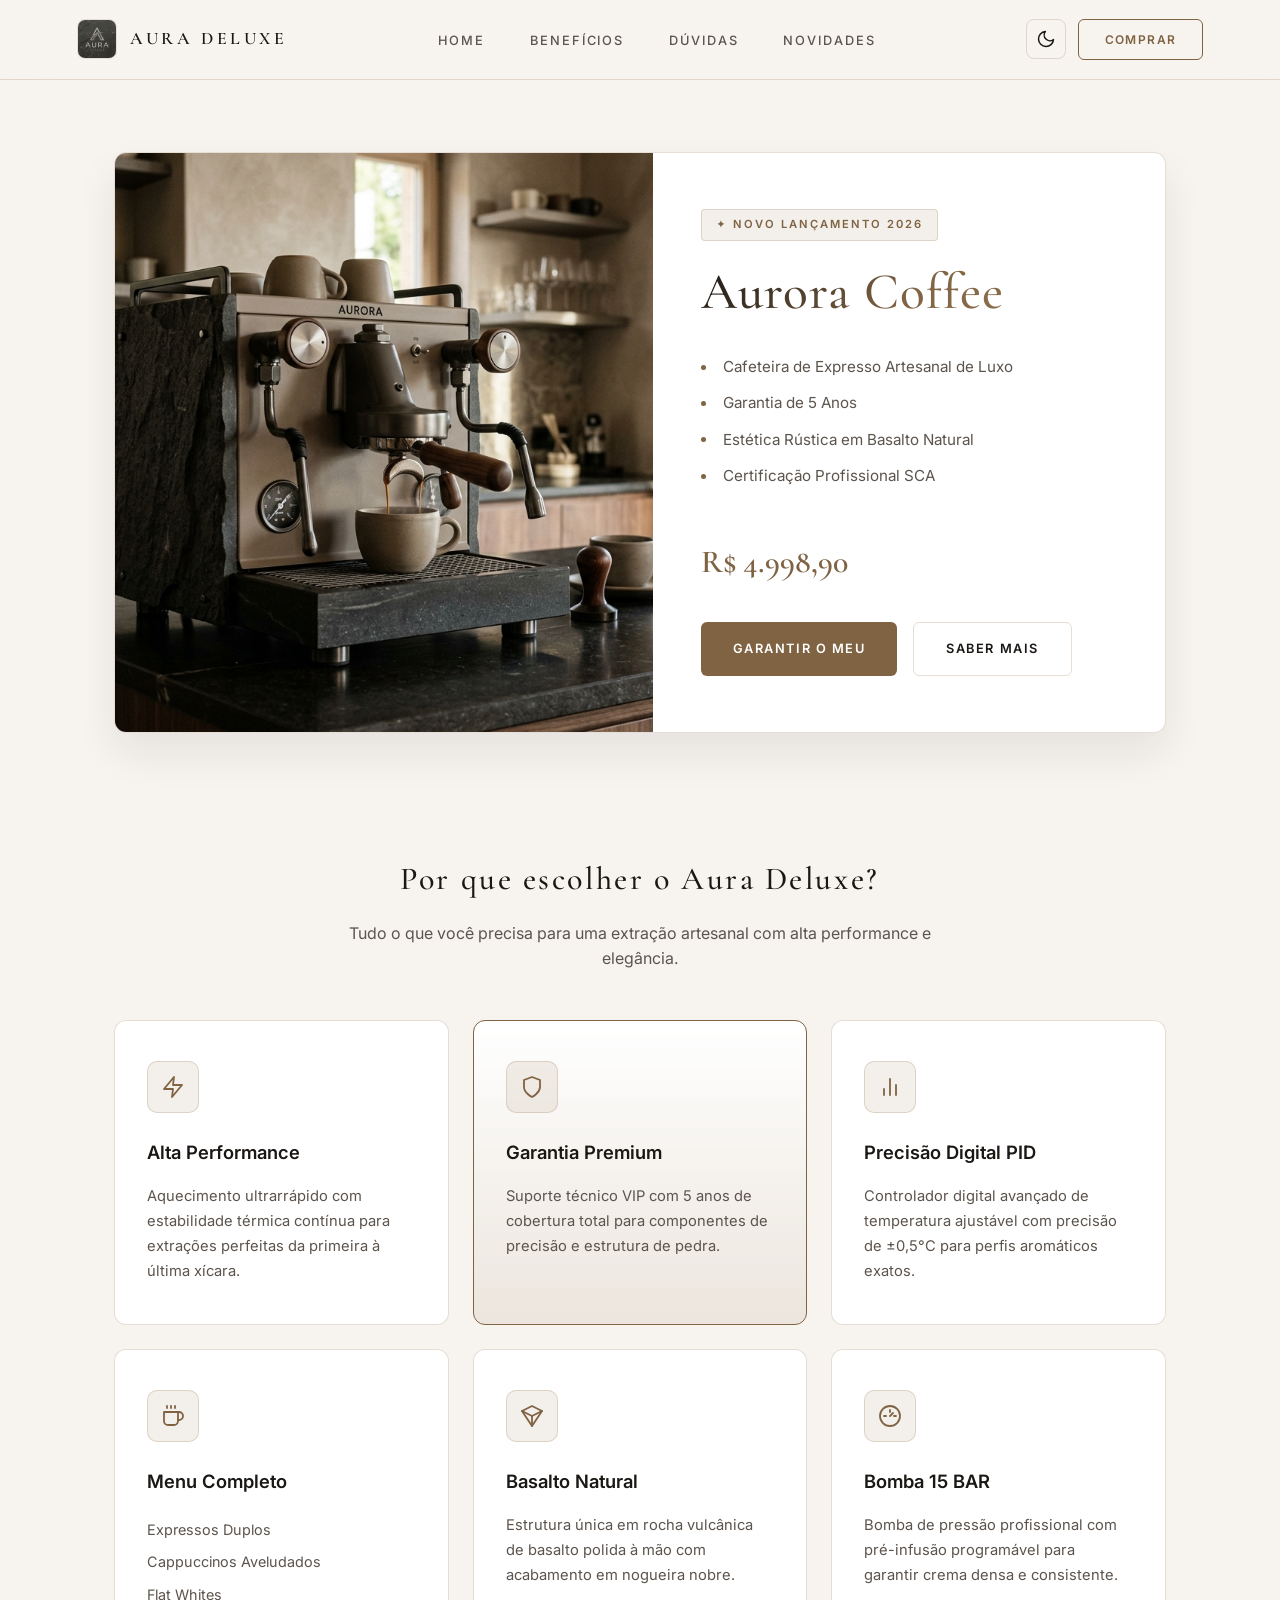
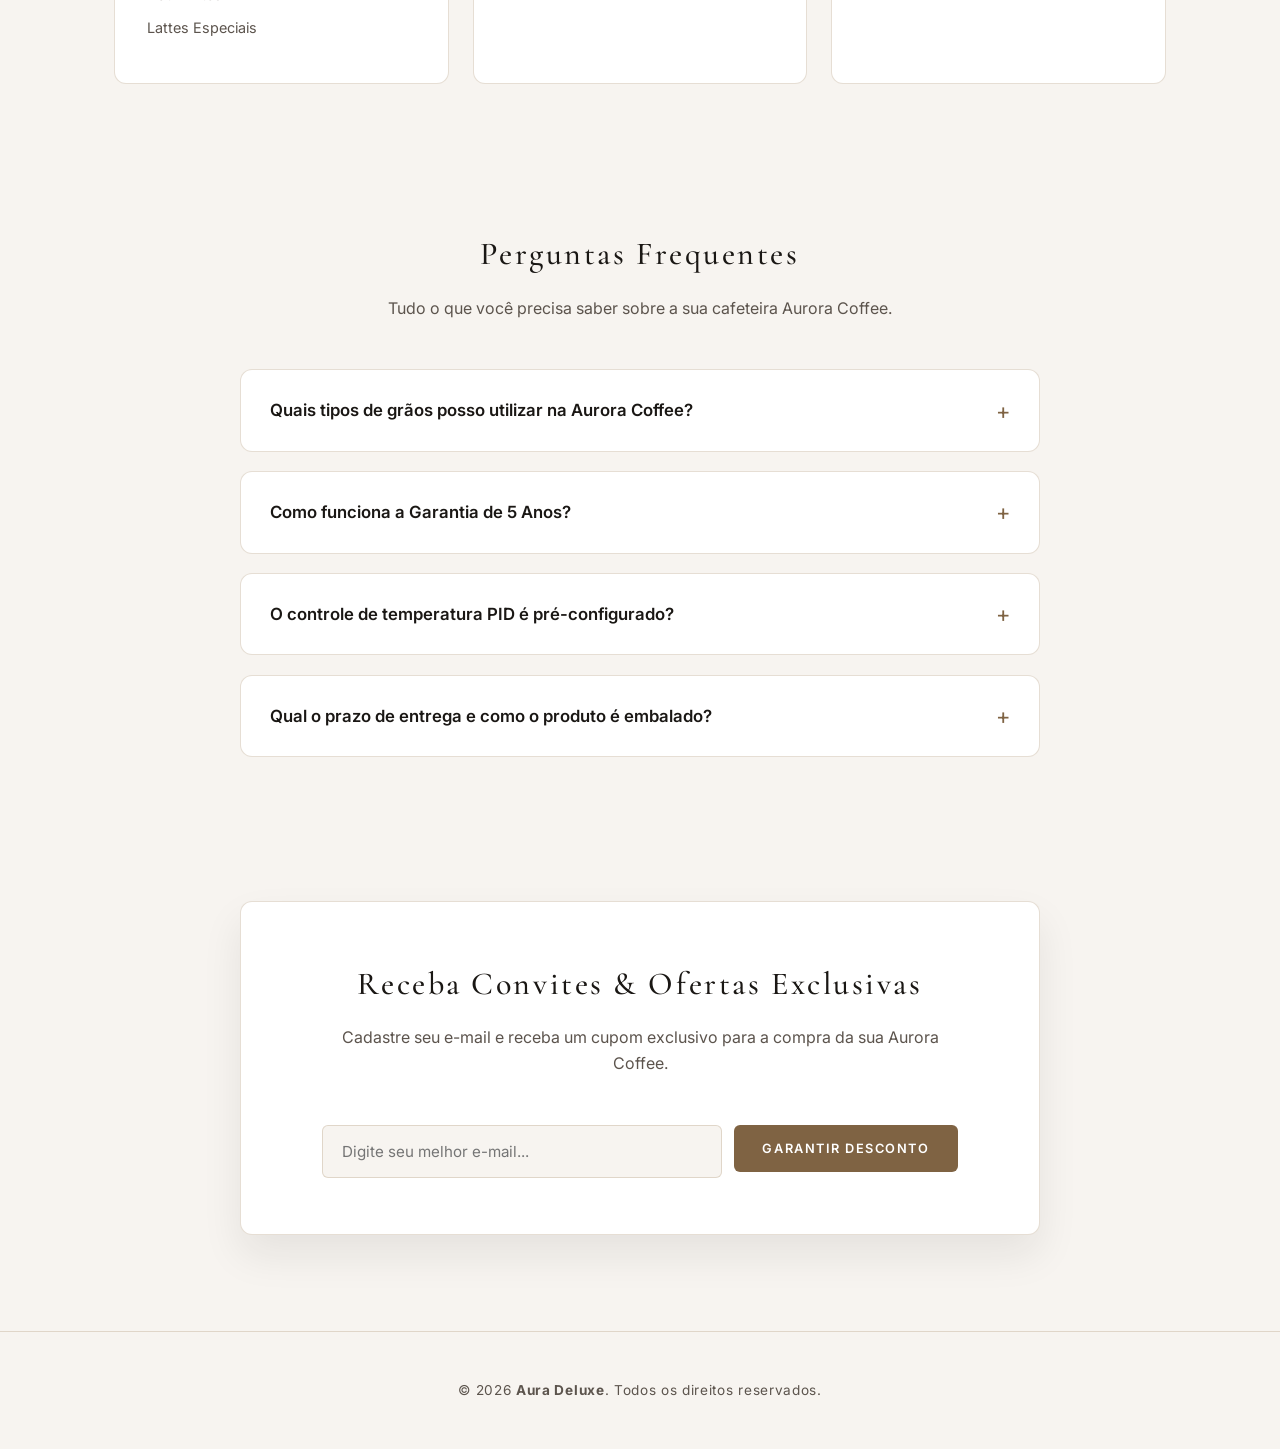
==== index.html @ 2a6b0bf2 "." ====
<!DOCTYPE html>
<!-- Documento HTML5 -->
<html lang="pt-BR"> <!-- Idioma da página: português do Brasil -->
<head>
    <meta charset="UTF-8"> <!-- Codificação que suporta acentos e emojis -->
    <meta name="viewport" content="width=device-width, initial-scale=1.0"> <!-- Ajusta a página à largura do celular -->
    <title>Aura Deluxe — Aurora Coffee</title> <!-- Título da aba e do Google -->
    <!-- SEO TÉCNICO E INDEXAÇÃO -->
    <!-- Descrição que aparece nos resultados do Google (ideal: 150 a 160 caracteres) -->
    <meta name="description" content="Aurora Coffee: cafeteira de expresso artesanal de luxo em basalto natural, com controle PID, bomba 15 BAR e garantia de 5 anos. Conheça e garanta a sua.">

    <!-- Palavras-chave (o Google atual as ignora, mas outros buscadores ainda podem ler) -->
    <meta name="keywords" content="cafeteira de luxo, cafeteira expresso, expresso artesanal, aurora coffee, aura deluxe, cafeteira PID, basalto">

    <!-- Instrui os robôs a indexar a página e seguir os links -->
    <meta name="robots" content="index, follow">

    <!-- URL canônica: evita penalização por conteúdo duplicado (use o endereço real e final do site) -->
    <link rel="canonical" href="https://auradeluxe.com.br/">

    <!-- Open Graph: prévia ao compartilhar em redes sociais -->
    <meta property="og:type" content="website">
    <meta property="og:title" content="Aura Deluxe — Aurora Coffee | Cafeteira de Expresso Artesanal">
    <meta property="og:description" content="Conheça a Aurora Coffee. Estética rústica em basalto natural, certificação SCA e a extração perfeita para o seu café de luxo.">
    <meta property="og:image" content="https://auradeluxe.com.br/Gemini_Generated_Image_.png"> <!-- Precisa ser URL absoluta -->
    <meta property="og:url" content="https://auradeluxe.com.br/">

    <!-- Favicon: xícara em SVG de traço dourado, no mesmo estilo dos ícones do site (símbolos < > # codificados) -->
    <link rel="icon" type="image/svg+xml" href="data:image/svg+xml,%3Csvg xmlns='http://www.w3.org/2000/svg' viewBox='0 0 24 24' fill='none' stroke='%23C4A482' stroke-width='1.8' stroke-linecap='round' stroke-linejoin='round'%3E%3Cpath d='M17 8h1a4 4 0 1 1 0 8h-1'/%3E%3Cpath d='M3 8h14v9a4 4 0 0 1-4 4H7a4 4 0 0 1-4-4V8z'/%3E%3C/svg%3E">

    <!-- Google Fonts: conecta antes para carregar mais rápido -->
    <link rel="preconnect" href="https://fonts.googleapis.com">
    <link rel="preconnect" href="https://fonts.gstatic.com" crossorigin>
    <!-- Fontes carregadas sem bloquear a renderização: o texto aparece com a fonte reserva e troca quando a fonte chega (display=swap) -->
    <link rel="preload" as="style" href="https://fonts.googleapis.com/css2?family=Cormorant+Garamond:wght@500;600&family=Inter:wght@400;500;600&display=swap" onload="this.onload=null;this.rel='stylesheet'">
    <noscript><link rel="stylesheet" href="https://fonts.googleapis.com/css2?family=Cormorant+Garamond:wght@500;600&family=Inter:wght@400;500;600&display=swap"></noscript> <!-- Plano B para quem desativou JavaScript -->

    <!-- Aplica o tema escolhido antes de pintar a página (evita piscar claro/escuro). Sem defer de propósito -->
    <script>
        try {
            var temaSalvo = localStorage.getItem('aura-theme');
            if (temaSalvo === 'light' || temaSalvo === 'dark') {
                document.documentElement.classList.add('theme-' + temaSalvo);
            }
        } catch (e) { /* localStorage indisponível: segue o tema do sistema */ }
    </script>

    <!-- CSS externo com todo o visual e a responsividade -->
    <link rel="stylesheet" href="style.css">

    <!-- JavaScript: "defer" baixa o arquivo em paralelo e só o executa depois que o HTML inteiro foi lido (o DOM já existe) -->
    <script src="script.js" defer></script>
</head>
<body>

    <!-- CABEÇALHO FIXO -->
    <header class="header">
        <a href="#home" class="logo"> <!-- Logo: leva ao topo -->
            <div class="logo-icon">
                <!-- alt vazio: o nome "AURA DELUXE" já está escrito ao lado; width/height evitam "pulo" no carregamento -->
                <img src="Gemini_Generated_Image_%20(1).png" alt="" width="40" height="40" decoding="async"> <!-- Sem loading="lazy": está no topo da tela e precisa carregar já -->
            </div>
            <span class="logo-text">AURA DELUXE</span>
        </a>

        <nav class="nav-menu" id="menu-principal" aria-label="Navegação principal"> <!-- Menu: aria-label identifica a navegação para leitores de tela -->
            <ul>
                <li><a href="#home">Home</a></li>
                <li><a href="#beneficios">Benefícios</a></li>
                <li><a href="#faq">Dúvidas</a></li>
                <li><a href="#newsletter">Novidades</a></li>
            </ul>
        </nav>

        <div class="header-actions"> <!-- Grupo de botões à direita -->
            <!-- Alternador manual de tema: o script.js troca a classe do <html> e atualiza o ícone -->
            <button type="button" class="theme-toggle" id="theme-toggle" aria-label="Alternar tema claro/escuro">
                <svg width="20" height="20" aria-hidden="true" viewBox="0 0 24 24" fill="none" stroke="currentColor" stroke-width="1.8" stroke-linecap="round" stroke-linejoin="round" class="icon-sun">
                    <circle cx="12" cy="12" r="5"></circle>
                    <line x1="12" y1="1" x2="12" y2="3"></line>
                    <line x1="12" y1="21" x2="12" y2="23"></line>
                    <line x1="4.22" y1="4.22" x2="5.64" y2="5.64"></line>
                    <line x1="18.36" y1="18.36" x2="19.78" y2="19.78"></line>
                    <line x1="1" y1="12" x2="3" y2="12"></line>
                    <line x1="21" y1="12" x2="23" y2="12"></line>
                    <line x1="4.22" y1="19.78" x2="5.64" y2="18.36"></line>
                    <line x1="18.36" y1="5.64" x2="19.78" y2="4.22"></line>
                </svg>
                <svg width="20" height="20" aria-hidden="true" viewBox="0 0 24 24" fill="none" stroke="currentColor" stroke-width="1.8" stroke-linecap="round" stroke-linejoin="round" class="icon-moon">
                    <path d="M21 12.79A9 9 0 1 1 11.21 3 7 7 0 0 0 21 12.79z"></path>
                </svg>
            </button>

            <a href="#newsletter" class="btn-nav">Comprar</a> <!-- Botão do cabeçalho -->

            <!-- Hambúrguer: só aparece no mobile; aria-expanded informa se o menu está aberto -->
            <button type="button" class="menu-toggle" id="menu-toggle" aria-label="Abrir menu" aria-expanded="false" aria-controls="menu-principal">
                <span></span><span></span><span></span>
            </button>
        </div>
    </header>

    <!-- CONTEÚDO PRINCIPAL -->
    <main class="main-container">

        <!-- HERO: produto em destaque -->
        <section class="hero-section" id="home">
            <div class="hero-card">

                <div class="hero-image-wrapper"> <!-- Lado da imagem -->
                    <img src="Gemini_Generated_Image_.png" alt="Cafeteira Aurora Coffee com design premium" class="hero-img" width="800" height="800" fetchpriority="high" decoding="async"> <!-- Imagem principal (LCP): NÃO usar loading="lazy" aqui; fetchpriority="high" a carrega primeiro; width/height evitam o "pulo" de layout (troque pelas dimensões reais do arquivo) -->
                </div>

                <div class="hero-details"> <!-- Lado do texto -->
                    <span class="badge">✦ Novo Lançamento 2026</span> <!-- Selo -->
                    <h1 class="hero-title">Aurora Coffee</h1> <!-- Único H1 da página -->

                    <ul class="hero-features"> <!-- Características -->
                        <li>Cafeteira de Expresso Artesanal de Luxo</li>
                        <li>Garantia de 5 Anos</li>
                        <li>Estética Rústica em Basalto Natural</li>
                        <li>Certificação Profissional SCA</li>
                    </ul>

                    <p class="price-tag">R$ 4.998,90</p> <!-- Preço (parágrafo, não div) -->

                    <div class="hero-actions"> <!-- "btn" dá a base do botão: centraliza o texto -->
                        <a href="#newsletter" class="btn btn-primary">Garantir o Meu</a>
                        <a href="#beneficios" class="btn btn-secondary">Saber Mais</a>
                    </div>
                </div>
            </div>
        </section>

        <!-- BENEFÍCIOS -->
        <section id="beneficios" class="features-section beneficios" aria-labelledby="beneficios-title"> <!-- aria-labelledby: nomeia a seção pelo título -->
            <div class="beneficios__header">
                <h2 id="beneficios-title" class="section-title beneficios__title">Por que escolher o Aura Deluxe?</h2>
                <p class="section-subtitle beneficios__subtitle">Tudo o que você precisa para uma extração artesanal com alta performance e elegância.</p>
            </div>

            <!-- CSS Grid (layout externo): auto-fit + minmax(280px, 1fr) redistribui os cards conforme a largura da tela -->
            <div class="cards-grid beneficios__grid">

                <article class="feature-card card"> <!-- Card 1 (Flexbox interno alinha ícone, título e texto em coluna) -->
                    <div class="icon-wrapper card__icon" aria-hidden="true">
                        <svg width="24" height="24" viewBox="0 0 24 24" fill="none" stroke="currentColor" stroke-width="1.8" stroke-linecap="round" stroke-linejoin="round">
                            <polygon points="13 2 3 14 12 14 11 22 21 10 12 10 13 2"></polygon> <!-- Raio -->
                        </svg>
                    </div> <!-- aria-hidden: emoji decorativo -->
                    <h3 class="card-title card__title">Alta Performance</h3>
                    <p class="card-description card__description">Aquecimento ultrarrápido com estabilidade térmica contínua para extrações perfeitas da primeira à última xícara.</p>
                </article>

                <article class="feature-card card card--featured"> <!-- Card 2 (destacado) -->
                    <div class="icon-wrapper card__icon" aria-hidden="true">
                        <svg width="24" height="24" viewBox="0 0 24 24" fill="none" stroke="currentColor" stroke-width="1.8" stroke-linecap="round" stroke-linejoin="round">
                            <path d="M12 22s8-4 8-10V5l-8-3-8 3v7c0 6 8 10 8 10z"></path> <!-- Escudo -->
                        </svg>
                    </div>
                    <h3 class="card-title card__title">Garantia Premium</h3>
                    <p class="card-description card__description">Suporte técnico VIP com 5 anos de cobertura total para componentes de precisão e estrutura de pedra.</p>
                </article>

                <article class="feature-card card"> <!-- Card 3 -->
                    <div class="icon-wrapper card__icon" aria-hidden="true">
                        <svg width="24" height="24" viewBox="0 0 24 24" fill="none" stroke="currentColor" stroke-width="1.8" stroke-linecap="round" stroke-linejoin="round">
                            <line x1="18" y1="20" x2="18" y2="10"></line> <!-- Barra 3 -->
                            <line x1="12" y1="20" x2="12" y2="4"></line> <!-- Barra 2 -->
                            <line x1="6" y1="20" x2="6" y2="14"></line> <!-- Barra 1 -->
                        </svg>
                    </div>
                    <h3 class="card-title card__title">Precisão Digital PID</h3>
                    <p class="card-description card__description">Controlador digital avançado de temperatura ajustável com precisão de ±0,5°C para perfis aromáticos exatos.</p>
                </article>

                <article class="feature-card card"> <!-- Card 4: ícone de xícara em SVG -->
                    <div class="icon-wrapper card__icon" aria-hidden="true">
                        <svg width="24" height="24" viewBox="0 0 24 24" fill="none" stroke="currentColor" stroke-width="1.8" stroke-linecap="round" stroke-linejoin="round"> <!-- currentColor: usa a cor dourada do texto -->
                            <path d="M17 8h1a4 4 0 1 1 0 8h-1"></path> <!-- Alça -->
                            <path d="M3 8h14v9a4 4 0 0 1-4 4H7a4 4 0 0 1-4-4V8z"></path> <!-- Corpo da xícara -->
                            <line x1="6" y1="2" x2="6" y2="4"></line> <!-- Vapor 1 -->
                            <line x1="10" y1="2" x2="10" y2="4"></line> <!-- Vapor 2 -->
                            <line x1="14" y1="2" x2="14" y2="4"></line> <!-- Vapor 3 -->
                        </svg>
                    </div>
                    <h3 class="card-title card__title">Menu Completo</h3>
                    <ul class="card-list"> <!-- Lista de bebidas -->
                        <li>Expressos Duplos</li>
                        <li>Cappuccinos Aveludados</li>
                        <li>Flat Whites</li>
                        <li>Lattes Especiais</li>
                    </ul>
                </article>

                <article class="feature-card card"> <!-- Card 5: ícone de cristal em SVG -->
                    <div class="icon-wrapper card__icon" aria-hidden="true">
                        <svg width="24" height="24" viewBox="0 0 24 24" fill="none" stroke="currentColor" stroke-width="1.8" stroke-linecap="round" stroke-linejoin="round">
                            <path d="M12 2L2 7l10 15 10-15-10-5z"></path> <!-- Contorno -->
                            <path d="M2 7l10 5 10-5"></path> <!-- Faceta superior -->
                            <path d="M12 22V12"></path> <!-- Linha central -->
                        </svg>
                    </div>
                    <h3 class="card-title card__title">Basalto Natural</h3>
                    <p class="card-description card__description">Estrutura única em rocha vulcânica de basalto polida à mão com acabamento em nogueira nobre.</p>
                </article>

                <article class="feature-card card"> <!-- Card 6: ícone de manômetro em SVG -->
                    <div class="icon-wrapper card__icon" aria-hidden="true">
                        <svg width="24" height="24" viewBox="0 0 24 24" fill="none" stroke="currentColor" stroke-width="1.8" stroke-linecap="round" stroke-linejoin="round">
                            <circle cx="12" cy="12" r="10"></circle> <!-- Mostrador -->
                            <path d="M12 12l3-3"></path> <!-- Ponteiro -->
                            <path d="M12 6v2"></path> <!-- Marca superior -->
                            <path d="M6 12h2"></path> <!-- Marca esquerda -->
                            <path d="M18 12h-2"></path> <!-- Marca direita -->
                        </svg>
                    </div>
                    <h3 class="card-title card__title">Bomba 15 BAR</h3>
                    <p class="card-description card__description">Bomba de pressão profissional com pré-infusão programável para garantir crema densa e consistente.</p>
                </article>

            </div>
        </section>

        <!-- FAQ -->
        <section class="faq-section" id="faq" aria-labelledby="faq-title">
            <div class="faq-container">
                <h2 id="faq-title" class="section-title">Perguntas Frequentes</h2>
                <p class="section-subtitle">Tudo o que você precisa saber sobre a sua cafeteira Aurora Coffee.</p>

                <div class="faq-accordion"> <!-- <details> abre/fecha sem JavaScript -->

                    <details class="faq-item">
                        <summary class="faq-question">Quais tipos de grãos posso utilizar na Aurora Coffee?</summary> <!-- Pergunta clicável -->
                        <div class="faq-answer"> <!-- Resposta que aparece ao abrir -->
                            <p>Você pode utilizar qualquer grão de café especial de sua preferência. Recomendamos grãos com torra média ou clara e moagem fina para expresso, aproveitando todo o potencial sensorial e crema perfeita.</p>
                        </div>
                    </details>

                    <details class="faq-item">
                        <summary class="faq-question">Como funciona a Garantia de 5 Anos?</summary>
                        <div class="faq-answer">
                            <p>A garantia cobre qualquer defeito de fabricação na bomba rotativa de 15 BAR, no controlador térmico PID e no acabamento em basalto. Nosso suporte exclusivo inclui coleta e devolução sem custo adicional.</p>
                        </div>
                    </details>

                    <details class="faq-item">
                        <summary class="faq-question">O controle de temperatura PID é pré-configurado?</summary>
                        <div class="faq-answer">
                            <p>Sim! O sistema PID vem calibrado de fábrica para a extração ideal a 93°C com estabilidade de ±0,5°C, mas permite que você ajuste a temperatura digitalmente conforme o perfil do seu grão.</p>
                        </div>
                    </details>

                    <details class="faq-item">
                        <summary class="faq-question">Qual o prazo de entrega e como o produto é embalado?</summary>
                        <div class="faq-answer">
                            <p>Entregamos em todo o Brasil no prazo de 3 a 7 dias úteis. A máquina é enviada em uma caixa de madeira de reflorestamento com proteção em espuma de alta densidade sob medida.</p>
                        </div>
                    </details>

                </div>
            </div>
        </section>

        <!-- NEWSLETTER -->
        <section class="newsletter-section" id="newsletter" aria-labelledby="newsletter-title">
            <div class="newsletter-container">
                <h2 id="newsletter-title" class="section-title">Receba Convites &amp; Ofertas Exclusivas</h2> <!-- &amp; = "&" escrito corretamente em HTML -->
                <p class="section-subtitle">Cadastre seu e-mail e receba um cupom exclusivo para a compra da sua Aurora Coffee.</p>

                <!-- Troque action="#" pelo endereço real (Formspree, Mailchimp, seu servidor), senão nada é enviado -->
                <form class="newsletter-form" action="#" method="POST">
                    <div class="newsletter-field">
                        <label for="email-input" class="sr-only">Seu e-mail principal</label> <!-- Rótulo invisível, lido por leitores de tela -->
                        <input type="email" id="email-input" name="email" class="newsletter-input" placeholder="Digite seu melhor e-mail..." autocomplete="email" required> <!-- name: necessário para enviar o dado; required: obrigatório -->
                    </div>
                    <button type="submit" class="btn btn-primary btn--form">Garantir Desconto</button> <!-- Envia o formulário -->
                </form>

            </div>
        </section>

    </main>

    <!-- RODAPÉ -->
    <footer class="footer">
        <p>&copy; 2026 <strong>Aura Deluxe</strong>. Todos os direitos reservados.</p> <!-- &copy; = © -->
    </footer>

</body>
</html>
---- style.css ----
/* =====================================================
   AURA DELUXE – Aurora Coffee
   Tema de luxo (Espresso & Dourado) — claro/escuro automático
   ===================================================== */

/* 1. VARIÁVEIS DE COR, FONTE E EFEITOS (modo escuro é o padrão) */
:root {
  color-scheme: dark light;           /* barras de rolagem e controles nativos acompanham o tema do sistema */
  --bg-dark: #12100E;                 /* fundo geral da página */
  --bg-card: #1A1714;                 /* fundo de cards e blocos */
  --bg-card-hover: #24201C;           /* fundo do card ao passar o mouse */
  --text-primary: #F7F4F0;            /* texto principal */
  --text-secondary: #C5BCB3;          /* texto de apoio */
  --accent: #C4A482;                  /* dourado de destaque */
  --accent-hover: #D8B998;            /* dourado mais claro no hover */
  --on-accent: #12100E;               /* cor do texto sobre fundo dourado */
  --accent-soft: rgba(196,164,130,.1);/* dourado translúcido (badges, ícones) */
  --border: rgba(196,164,130,.15);    /* borda sutil */
  --border-strong: rgba(196,164,130,.4); /* borda em destaque (hover) */
  --header-bg: rgba(18,16,14,.85);    /* fundo translúcido do cabeçalho */
  --title-gradient: linear-gradient(135deg,#F7F4F0 0%,#D8B998 50%,#C4A482 100%); /* gradiente do título */

  --font-sans: 'Inter', system-ui, -apple-system, sans-serif;   /* fonte do corpo */
  --font-serif: 'Cormorant Garamond', Georgia, serif;           /* fonte de títulos */

  --radius: 12px;                     /* arredondamento padrão */
  --shadow: 0 30px 60px rgba(0,0,0,.6);        /* sombra de blocos grandes */
  --shadow-hover: 0 20px 40px rgba(0,0,0,.4);  /* sombra dos cards no hover */
  --error: #FF8A80;                   /* vermelho suave para mensagens de erro */
  --success: #7BD39A;                 /* verde suave para mensagens de sucesso */
  --transition: all .4s cubic-bezier(.16,1,.3,1); /* animação suave padrão */
}

/* MODO CLARO AUTOMÁTICO: segue o sistema, a menos que o usuário tenha escolhido "escuro" no botão */
@media (prefers-color-scheme: light) {
  :root:not(.theme-dark) {
    --bg-dark: #F7F4F0;
    --bg-card: #FFFFFF;
    --bg-card-hover: #EFE9E0;
    --text-primary: #1A1714;
    --text-secondary: #5C544D;
    --accent: #7F6343;                /* dourado mais escuro = contraste melhor no claro */
    --accent-hover: #664F34;
    --on-accent: #FFFFFF;             /* texto branco sobre o botão dourado escuro */
    --accent-soft: rgba(154,123,86,.12);
    --border: rgba(154,123,86,.25);
    --border-strong: rgba(154,123,86,.5);
    --header-bg: rgba(247,244,240,.88);
    --title-gradient: linear-gradient(135deg,#1A1714 0%,#7F6343 50%,#9A7B56 100%);
    --shadow: 0 20px 40px rgba(26,23,20,.08);
    --shadow-hover: 0 20px 40px rgba(26,23,20,.12);
    --error: #B3261E;                 /* vermelho escuro: contraste no fundo claro */
    --success: #2F7D4F;               /* verde escuro: contraste no fundo claro */
  }
}

/* MODO CLARO MANUAL: a classe .theme-light (colocada no <html> pelo script.js) força a mesma paleta.
   A paleta aparece duas vezes porque o CSS não permite juntar uma media query com uma classe na mesma regra. */
:root.theme-light {
  color-scheme: light;
  --bg-dark: #F7F4F0;
  --bg-card: #FFFFFF;
  --bg-card-hover: #EFE9E0;
  --text-primary: #1A1714;
  --text-secondary: #5C544D;
  --accent: #7F6343;                /* dourado mais escuro = contraste melhor no claro */
  --accent-hover: #664F34;
  --on-accent: #FFFFFF;             /* texto branco sobre o botão dourado escuro */
  --accent-soft: rgba(154,123,86,.12);
  --border: rgba(154,123,86,.25);
  --border-strong: rgba(154,123,86,.5);
  --header-bg: rgba(247,244,240,.88);
  --title-gradient: linear-gradient(135deg,#1A1714 0%,#7F6343 50%,#9A7B56 100%);
  --shadow: 0 20px 40px rgba(26,23,20,.08);
  --shadow-hover: 0 20px 40px rgba(26,23,20,.12);
  --error: #B3261E;                 /* vermelho escuro: contraste no fundo claro */
  --success: #2F7D4F;               /* verde escuro: contraste no fundo claro */
}

/* MODO ESCURO MANUAL: as variáveis padrão já são escuras; aqui só avisamos o navegador (barras de rolagem, campos) */
:root.theme-dark { color-scheme: dark; }

/* 2. RESET: zera margens/paddings e faz width incluir padding e borda */
*, *::before, *::after {
  margin: 0;
  padding: 0;
  box-sizing: border-box;
}

/* 3. PÁGINA */
html {
  scroll-behavior: smooth;            /* rolagem suave ao clicar nos links do menu */
  scroll-padding-top: 90px;           /* evita que o título fique sob o cabeçalho fixo */
}

body {
  font-family: var(--font-sans);
  background-color: var(--bg-dark);
  color: var(--text-primary);
  line-height: 1.6;                   /* espaçamento confortável entre linhas */
  min-height: 100vh;                  /* ocupa ao menos a altura da tela */
  overflow-x: clip;                   /* impede rolagem lateral sem quebrar o header sticky */
  -webkit-font-smoothing: antialiased;/* texto mais nítido no Mac/iOS */
  transition: background-color .4s ease, color .4s ease; /* troca de tema suave (desligada para quem prefere menos movimento) */
}

a { text-decoration: none; }          /* remove sublinhado de todos os links */

img, video, iframe { max-width: 100%; } /* mídia nunca passa da largura da tela */
img { display: block; height: auto; }   /* remove vão embaixo da imagem; mantém proporção */

/* 4. ACESSIBILIDADE */
.sr-only {                            /* esconde visualmente, mas leitores de tela leem */
  position: absolute;
  width: 1px; height: 1px;
  padding: 0; margin: -1px;
  overflow: hidden;
  clip: rect(0,0,0,0);
  white-space: nowrap;
  border: 0;
}

:focus-visible {                     /* aparece só para quem navega com TAB (não no clique do mouse) */
  outline: 3px solid var(--accent);   /* contorno dourado bem visível */
  outline-offset: 4px;                /* afastado do elemento para não cobrir o texto */
}

/* 5. TIPOGRAFIA: fonte serifada nos títulos e na marca */
.hero-title, .section-title, .logo-text { font-family: var(--font-serif); }

/* 6. CABEÇALHO FIXO */
.header {
  display: flex;                      /* logo, menu e botão em linha */
  align-items: center;
  justify-content: space-between;     /* um em cada ponta, menu no meio */
  padding: 1.2rem 6%;
  background: var(--header-bg);
  backdrop-filter: blur(20px);        /* efeito de vidro fosco */
  -webkit-backdrop-filter: blur(20px);
  border-bottom: 1px solid var(--border);
  position: sticky;                   /* gruda no topo ao rolar */
  top: 0;
  z-index: 1000;                      /* fica acima de todo o conteúdo */
}

.logo {
  display: flex;
  align-items: center;
  gap: .85rem;                        /* espaço entre ícone e texto */
  min-width: 0;                       /* permite encolher em telas estreitas */
  color: var(--text-primary);
}

.logo-icon {                          /* quadradinho que contém a imagem do logo */
  width: 40px; height: 40px;
  flex-shrink: 0;                     /* nunca amassa */
  background: var(--bg-card);
  border: 1px solid var(--border);
  border-radius: 8px;
  display: flex;
  align-items: center;
  justify-content: center;
  overflow: hidden;                   /* corta a imagem nas bordas arredondadas */
}

.logo-icon img { width: 100%; height: 100%; object-fit: cover; } /* imagem preenche sem distorcer */

.logo-text {
  font-weight: 600;
  letter-spacing: .2em;               /* espaçamento entre letras (estilo luxo) */
  font-size: 1.1rem;
  color: var(--text-primary);
  text-transform: uppercase;
}

.nav-menu ul {
  display: flex;                      /* links lado a lado */
  list-style: none;                   /* sem marcadores */
  gap: 2.8rem;
}

.nav-menu a {
  color: var(--text-secondary);
  font-size: .8rem;
  font-weight: 500;
  letter-spacing: .15em;
  transition: var(--transition);
  text-transform: uppercase;
}

.nav-menu a:hover { color: var(--accent); } /* link fica dourado no hover */

.btn-nav {                            /* botão "Comprar" do cabeçalho */
  display: inline-flex;
  align-items: center;
  background: transparent;
  border: 1px solid var(--accent);
  color: var(--accent);
  padding: .6rem 1.6rem;
  border-radius: 6px;
  font-size: .75rem;
  font-weight: 600;
  letter-spacing: .12em;
  cursor: pointer;
  transition: var(--transition);
  text-transform: uppercase;
}

.btn-nav:hover { background: var(--accent); color: var(--on-accent); } /* preenche no hover */

/* Grupo à direita do cabeçalho: alternador de tema, "Comprar" e hambúrguer */
.header-actions {
  display: flex;
  align-items: center;
  gap: .75rem;
}

/* Botões quadrados de ícone (tema e hambúrguer) */
.theme-toggle,
.menu-toggle {
  width: 40px;
  height: 40px;
  display: inline-flex;
  align-items: center;
  justify-content: center;
  background: transparent;
  border: 1px solid var(--border);
  border-radius: 8px;
  color: var(--text-primary);
  font-size: 1.1rem;                  /* tamanho do emoji do tema */
  cursor: pointer;
  transition: var(--transition);
}

.theme-toggle:hover,
.menu-toggle:hover {
  border-color: var(--accent);
  color: var(--accent);
}

/* Ícones SVG do botão de tema: mostra o ícone do tema PARA O QUAL o botão vai trocar (só CSS, sem "piscar") */
.theme-toggle svg { width: 20px; height: 20px; }
.theme-toggle .icon-moon { display: none; }            /* tema escuro (padrão): mostra o sol */

@media (prefers-color-scheme: light) {
  :root:not(.theme-dark) .theme-toggle .icon-sun { display: none; }
  :root:not(.theme-dark) .theme-toggle .icon-moon { display: block; }
}

:root.theme-light .theme-toggle .icon-sun { display: none; }   /* tema claro manual: mostra a lua */
:root.theme-light .theme-toggle .icon-moon { display: block; }

/* Hambúrguer: escondido no desktop, aparece só no mobile (media query abaixo) */
.menu-toggle {
  display: none;
  flex-direction: column;
  gap: 5px;                           /* espaço entre as 3 barrinhas */
}

.menu-toggle span {                   /* cada barrinha do hambúrguer */
  display: block;
  width: 18px;
  height: 2px;
  background: currentColor;
  border-radius: 2px;
  transition: transform .3s ease, opacity .3s ease;
}

/* Estado "aberto" (classe .is-active adicionada com classList.toggle): o hambúrguer vira um X */
.menu-toggle.is-active span:nth-child(1) { transform: translateY(7px) rotate(45deg); }
.menu-toggle.is-active span:nth-child(2) { opacity: 0; }
.menu-toggle.is-active span:nth-child(3) { transform: translateY(-7px) rotate(-45deg); }

/* 7. CONTAINER PRINCIPAL */
.main-container {
  max-width: 1180px;                  /* largura máxima do conteúdo */
  margin: 0 auto;                     /* centraliza */
  padding: 0 5%;                      /* respiro lateral */
}

/* 8. HERO (produto em destaque) */
.hero-section { padding: 4.5rem 0 5.5rem; }

.hero-card {
  display: grid;
  grid-template-columns: minmax(0,1.05fr) minmax(0,1fr); /* imagem | texto; minmax(0) evita estouro */
  background: var(--bg-card);
  border: 1px solid var(--border);
  border-radius: var(--radius);
  overflow: hidden;                   /* corta a imagem nos cantos arredondados */
  box-shadow: var(--shadow);
}

.hero-image-wrapper {
  position: relative;                 /* referência para a imagem absoluta */
  min-height: 520px;
  overflow: hidden;
}

.hero-img {                           /* absoluta = sempre preenche o wrapper */
  position: absolute;
  inset: 0;
  width: 100%; height: 100%;
  object-fit: cover;                  /* recorta em vez de distorcer */
}

.hero-details {
  min-width: 0;
  padding: 3.5rem 3rem;
  display: flex;
  flex-direction: column;             /* itens empilhados */
  justify-content: center;            /* centraliza na vertical */
}

.badge {                              /* selo "Novo Lançamento" */
  display: inline-block;
  width: fit-content;                 /* só do tamanho do texto */
  background: var(--accent-soft);
  color: var(--accent);
  font-size: .7rem;
  font-weight: 600;
  letter-spacing: .18em;
  padding: .4rem .9rem;
  border: 1px solid var(--border);
  border-radius: 4px;
  margin-bottom: 1.4rem;
  text-transform: uppercase;
}

.hero-title {
  font-size: 3.2rem;
  font-weight: 500;
  letter-spacing: .02em;
  line-height: 1.1;
  padding-bottom: .12em;              /* evita cortar g, p, q com background-clip */
  margin-bottom: 1.8rem;
  overflow-wrap: break-word;          /* quebra palavras longas em vez de estourar */
  background: var(--title-gradient);  /* gradiente dourado... */
  -webkit-background-clip: text;      /* ...recortado no formato do texto */
  background-clip: text;
  -webkit-text-fill-color: transparent;
  color: transparent;
}

.hero-features { list-style: none; margin-bottom: 2.2rem; } /* lista de características */

.hero-features li {
  position: relative;                 /* referência para a bolinha */
  padding-left: 1.4rem;               /* espaço para a bolinha */
  margin-bottom: .75rem;
  color: var(--text-secondary);
  font-size: .95rem;
}

.hero-features li::before {           /* bolinha dourada antes de cada item */
  content: "";
  position: absolute;
  left: 0; top: .6rem;
  width: 5px; height: 5px;
  background: var(--accent);
  border-radius: 50%;
}

.price-tag {
  font-family: var(--font-serif);
  font-size: 2rem;
  font-weight: 600;
  color: var(--accent);
  margin-bottom: 2.2rem;
}

.hero-actions { display: flex; gap: 1rem; flex-wrap: wrap; } /* botões lado a lado, quebram se faltar espaço */

/* 9. BOTÕES */
.btn {                                /* base de todos os botões */
  display: inline-flex;
  align-items: center;
  justify-content: center;            /* texto centralizado */
  text-align: center;
  padding: 1rem 2rem;
  border: none;
  border-radius: 6px;
  font-family: inherit;               /* <button> usa a fonte da página */
  font-size: .8rem;
  font-weight: 600;
  letter-spacing: .12em;
  text-transform: uppercase;
  cursor: pointer;
  transition: var(--transition);
}

.btn-primary { background: var(--accent); color: var(--on-accent); } /* botão dourado cheio */

.btn-primary:hover {
  background: var(--accent-hover);
  transform: translateY(-2px);        /* sobe levemente */
  box-shadow: 0 10px 20px var(--accent-soft);
}

.btn-secondary {                      /* botão só com contorno */
  background: transparent;
  color: var(--text-primary);
  border: 1px solid var(--border);
}

.btn-secondary:hover {
  border-color: var(--accent);
  color: var(--accent);
  background: var(--accent-soft);
}

.btn--form { padding: 1rem 1.8rem; }  /* variante do botão do formulário */

/* Estado de sucesso do botão (ativado pelo script.js ao enviar a newsletter) */
.btn-primary.btn--success,
.btn-primary.btn--success:hover {
  background: #2F7D4F;                /* verde de confirmação, escuro o bastante para texto branco */
  color: #fff;
  transform: none;                    /* sem "pulinho" do hover enquanto confirma */
  box-shadow: none;
}

/* 10. TÍTULOS E SUBTÍTULOS DE SEÇÃO */
.section-title {
  text-align: center;
  font-size: clamp(1.65rem, 5vw, 2rem); /* fluido: 1.65rem no celular, 2rem no desktop */
  font-weight: 500;
  letter-spacing: .08em;
  margin-bottom: 1rem;                /* margem simples (sem valores negativos) */
  color: var(--text-primary);
  overflow-wrap: break-word;
}

.section-subtitle {
  text-align: center;
  color: var(--text-secondary);
  font-size: 1rem;
  max-width: 60ch;                    /* linha confortável de ler */
  margin: 0 auto 3rem;                /* centraliza e separa do conteúdo abaixo */
}

/* BENEFÍCIOS */
.features-section { padding: 2rem 0 6rem; }

.cards-grid {
  display: grid;
  grid-template-columns: repeat(auto-fit, minmax(280px, 1fr)); /* RECURSO 1: colunas automáticas, cada card com no mínimo 280px */
  gap: 1.5rem;
}

.feature-card {
  min-width: 0;                       /* permite encolher dentro do grid */
  overflow-wrap: break-word;
  display: flex;                      /* FLEXBOX INTERNO: organiza ícone, título e texto em coluna */
  flex-direction: column;
  align-items: flex-start;            /* conteúdo alinhado à esquerda dentro do card */
  background: var(--bg-card);
  border: 1px solid var(--border);
  border-radius: var(--radius);
  padding: 2.5rem 2rem;
  transition: var(--transition);
}

@media (hover: hover) {               /* efeito só onde existe mouse (evita "grudar" no toque) */
  .feature-card:hover {
    background: var(--bg-card-hover);
    border-color: var(--border-strong);
    transform: translateY(-6px);
    box-shadow: var(--shadow-hover);
  }
}

.card--featured {                     /* card "Garantia Premium" em destaque */
  border-color: var(--accent);
  background: linear-gradient(180deg, var(--bg-card) 0%, var(--accent-soft) 100%);
}

.icon-wrapper {                       /* caixinha do ícone */
  width: 52px; height: 52px;
  background: var(--accent-soft);
  border: 1px solid var(--border);
  border-radius: 10px;
  display: flex;
  align-items: center;
  justify-content: center;
  color: var(--accent);               /* SVGs herdam essa cor (currentColor) */
  font-size: 1.5rem;                  /* tamanho dos emojis */
  margin-bottom: 1.6rem;
}

.card-title { font-size: 1.15rem; font-weight: 600; margin-bottom: 1rem; }

.card-list { list-style: none; }
.card-list li { color: var(--text-secondary); font-size: .9rem; padding: .3rem 0; }

.card-description { color: var(--text-secondary); font-size: .92rem; line-height: 1.7; }

/* 11. FAQ */
.faq-section { padding: 3rem 0 5rem; }
.faq-container { max-width: 800px; margin: 0 auto; }              /* coluna estreita e centralizada */
.faq-accordion { display: flex; flex-direction: column; gap: 1.2rem; } /* perguntas empilhadas */

.faq-item {
  background: var(--bg-card);
  border: 1px solid var(--border);
  border-radius: var(--radius);
  overflow: hidden;
  transition: var(--transition);
}

.faq-item:hover { border-color: var(--border-strong); }
.faq-item[open] { border-color: var(--accent); background: var(--bg-card-hover); } /* item aberto */

.faq-question {
  padding: 1.4rem 1.8rem;
  font-size: 1.05rem;
  font-weight: 600;
  color: var(--text-primary);
  cursor: pointer;
  list-style: none;                   /* remove o triângulo padrão do <summary> */
  display: flex;
  align-items: center;
  justify-content: space-between;     /* pergunta à esquerda, "+" à direita */
  user-select: none;
}

.faq-question::-webkit-details-marker { display: none; } /* remove triângulo no Safari */

.faq-question::after {                /* ícone "+" */
  content: "+";
  flex-shrink: 0;
  margin-left: 1rem;
  font-size: 1.4rem;
  font-weight: 400;
  color: var(--accent);
  transition: transform .3s ease;
}

.faq-item[open] .faq-question::after { transform: rotate(45deg); } /* "+" vira "×" ao abrir */
.faq-question:focus-visible { outline-offset: -2px; }               /* contorno por dentro do item */

.faq-answer {
  margin: 0 1.8rem;                   /* a linha acompanha as margens do texto */
  padding: 1.2rem 0 1.6rem;
  color: var(--text-secondary);
  font-size: .95rem;
  line-height: 1.7;
  border-top: 1px solid var(--border);
}

/* 12. NEWSLETTER */
.newsletter-section { padding: 4rem 0 6rem; }

.newsletter-container {
  max-width: 800px;
  margin: 0 auto;
  padding: 3.5rem 2rem;
  text-align: center;
  background: var(--bg-card);
  border: 1px solid var(--border);
  border-radius: var(--radius);
  box-shadow: var(--shadow);
}

.newsletter-form { display: flex; align-items: flex-start; gap: 12px; justify-content: center; } /* campo + botão lado a lado; o botão não estica quando a mensagem aparece */
.newsletter-field { flex: 1; max-width: 400px; }                         /* campo ocupa o espaço sobrante */

.newsletter-input {
  width: 100%;
  padding: 1rem 1.2rem;
  border: 1px solid var(--border);
  border-radius: 6px;
  background-color: var(--bg-dark);
  color: var(--text-primary);
  font-family: inherit;
  font-size: .95rem;
  transition: var(--transition);
}

.newsletter-input:focus {
  outline: none;                      /* troca o contorno padrão pelo brilho dourado abaixo */
  border-color: var(--accent);
  box-shadow: 0 0 0 3px var(--accent-soft);
}

/* Mensagem de feedback da newsletter (erro ou sucesso) */
.newsletter-feedback {                /* elemento <small> criado pelo script.js, logo abaixo do campo */
  display: block;
  margin-top: .5rem;
  font-size: .85rem;
  font-weight: 600;
}

.newsletter-feedback:empty { margin-top: 0; } /* sem mensagem, não ocupa espaço */

.newsletter-feedback.is-error { color: var(--error); }
.newsletter-feedback.is-success { color: var(--success); }

/* Marcas tipográficas em vez de emojis coloridos (✓ e ✕ são símbolos de texto, herdam a cor da mensagem) */
.newsletter-feedback.is-error::before { content: "✕ "; content: "✕ " / ""; }
.newsletter-feedback.is-success::before { content: "✓ "; content: "✓ " / ""; }

/* Borda do campo conforme a validação (classes adicionadas pelo script.js) */
.newsletter-input.is-invalid { border-color: var(--error); }
.newsletter-input.is-valid { border-color: var(--success); }

/* PÁGINA DE PRODUTOS (produtos.html) */
.nav-menu a[aria-current="page"] { color: var(--accent); }  /* destaca o link da página atual */

.products-intro { padding: 4rem 0 1rem; }                   /* topo da página */

.products-grid {
  display: grid;
  grid-template-columns: repeat(auto-fit, minmax(min(100%, 340px), 1fr)); /* 2 colunas no desktop, 1 no celular */
  gap: 1.5rem;
  padding-bottom: 3rem;
}

.product-card {
  display: flex;
  flex-direction: column;             /* imagem em cima, informações embaixo */
  min-width: 0;
  background: var(--bg-card);
  border: 1px solid var(--border);
  border-radius: var(--radius);
  overflow: hidden;                   /* corta a área da imagem nos cantos arredondados */
  box-shadow: var(--shadow);
  transition: var(--transition);
}

@media (hover: hover) {
  .product-card:hover { border-color: var(--border-strong); transform: translateY(-6px); }
}

.product-image {                      /* "palco" da ilustração do produto */
  display: flex;
  align-items: center;
  justify-content: center;
  padding: 2.5rem 2rem;
  background: linear-gradient(180deg, var(--accent-soft) 0%, transparent 100%);
  border-bottom: 1px solid var(--border);
}

.product-art {
  width: min(100%, 260px);            /* nunca passa da largura do card */
  height: auto;
  color: var(--accent);               /* o traço do SVG usa currentColor => dourado do tema */
}

.product-info {                       /* área de texto e compra */
  display: flex;
  flex-direction: column;
  align-items: flex-start;
  flex: 1;                            /* ocupa o espaço restante: os dois botões ficam alinhados embaixo */
  padding: 2rem;
}

.product-title {
  font-family: var(--font-serif);
  font-size: 2rem;
  font-weight: 500;
  letter-spacing: .02em;
  margin-bottom: .75rem;
}

.product-description {
  color: var(--text-secondary);
  font-size: .95rem;
  line-height: 1.7;
  margin-bottom: 1.5rem;
}

.product-info .price-tag { margin-top: auto; }              /* empurra preço e botão para o fim do card */

.products-cta {                       /* chamada final para a Aurora Coffee */
  text-align: center;
  padding: 1rem 0 5rem;
}

@media (max-width: 480px) {
  .product-image { padding: 2rem 1rem; }
  .product-info { padding: 1.5rem 1.25rem; }
  .product-info .btn { width: 100%; }                       /* botão em largura total no celular */
}

/* 13. RODAPÉ */
.footer {
  text-align: center;
  padding: 3rem 5%;
  border-top: 1px solid var(--border);
  color: var(--text-secondary);
  font-size: .85rem;
  letter-spacing: .05em;
}

/* 14. RESPONSIVIDADE */

/* RECURSO 2: Tablets e celulares (até 768px) — Hero empilhado e centralizado */
@media (max-width: 768px) {
  .header { flex-wrap: wrap; gap: 1rem; } /* permite o menu aberto descer para a 2ª linha */
  .menu-toggle { display: inline-flex; }  /* mostra o hambúrguer */

  .nav-menu {
    display: none;                    /* menu fechado por padrão no mobile */
    order: 3;                         /* vai para depois do logo e dos botões */
    width: 100%;
    border-top: 1px solid var(--border);
    padding-top: .5rem;
  }

  .nav-menu.is-open { display: block; } /* classe adicionada pelo script.js ao clicar no hambúrguer */

  .nav-menu ul { flex-direction: column; align-items: center; gap: .25rem; }
  .nav-menu a { display: block; padding: .75rem 1rem; } /* área de toque maior */

  .main-container { padding: 0 16px; }

  .hero-section { padding: 2.5rem 0 3.5rem; }
  .hero-card { grid-template-columns: minmax(0,1fr); text-align: center; } /* imagem em cima, texto embaixo */
  .hero-image-wrapper { min-height: 0; height: 320px; }
  .hero-details { align-items: center; padding: 2rem 1.25rem; }
  .hero-title { font-size: clamp(1.8rem, 5vw, 2.2rem); } /* tamanho fluido */
  .hero-features li { padding-left: 0; }                 /* lista centralizada: tira o recuo... */
  .hero-features li::before { display: none; }           /* ...e a bolinha, que ficaria desalinhada */
  .hero-actions { justify-content: center; }

  .newsletter-form { flex-direction: column; align-items: stretch; } /* campo acima do botão */
  .newsletter-field { max-width: 100%; }
  .btn--form { width: 100%; }
}

/* Celulares estreitos (até 480px) */
@media (max-width: 480px) {
  .header { padding: 1rem 4%; }
  .logo { gap: .5rem; }
  .logo-text { font-size: .9rem; letter-spacing: .12em; }
  .nav-menu ul { gap: .75rem; }
  .nav-menu a { font-size: .7rem; letter-spacing: .08em; }
  .btn-nav { display: none; }         /* sem espaço no cabeçalho; o CTA do hero e o menu cobrem a ação */

  .hero-image-wrapper { height: 240px; }
  .hero-details { padding: 1.75rem 1rem; }
  .price-tag { font-size: 1.7rem; }
  .hero-actions { flex-direction: column; width: 100%; } /* botões um sobre o outro */
  .btn-primary, .btn-secondary { width: 100%; padding: .9rem 1rem; }

  .cards-grid { gap: 1rem; }
  .feature-card { padding: 1.5rem 1.25rem; }
  .newsletter-container { padding: 2rem 1rem; }
  .faq-question { padding: 1.2rem 1rem; font-size: .95rem; }
  .faq-answer { margin: 0 1rem; }
}

/* Telas muito pequenas (até 320px): 1 coluna garante que o card de 280px não estoure */
@media (max-width: 320px) {
  .cards-grid { grid-template-columns: minmax(0, 1fr); }
}

/* Para quem prefere menos movimento (acessibilidade) */
@media (prefers-reduced-motion: reduce) {
  html { scroll-behavior: auto; }                        /* sem rolagem animada */
  *, *::before, *::after { transition-duration: .01ms !important; } /* sem transições */
  .feature-card:hover, .btn-primary:hover { transform: none; }      /* sem "pulinhos" */
}

/* ==========================================================
   IMPRESSÃO / PDF — layout limpo, em preto e branco, sem gastar tinta
   ========================================================== */
@media print {
  /* Redefine as variáveis: assim todo o site vira preto sobre branco, em qualquer tema.
     :root:root:root aumenta a especificidade para vencer .theme-light e a media query de tema claro */
  :root:root:root {
    --bg-dark: #fff;
    --bg-card: #fff;
    --bg-card-hover: #fff;
    --text-primary: #000;
    --text-secondary: #333;           /* cinza escuro: legível no papel */
    --accent: #000;
    --accent-soft: transparent;
    --border: #ccc;
    --border-strong: #999;
    --shadow: none;
    --shadow-hover: none;
    --title-gradient: none;
  }

  /* Esconde o que não faz sentido no papel: menu, botões, newsletter e o "+" do FAQ */
  .header,
  .btn,
  .newsletter-section,
  .faq-question::after {
    display: none !important;
  }

  body {
    background-color: #fff !important; /* fundo branco */
    color: #000 !important;            /* texto preto */
  }

  /* O título usa texto transparente + gradiente; no papel isso sumiria, então volta a preto sólido */
  .hero-title {
    background: none;
    -webkit-text-fill-color: #000;
    color: #000;
  }

  /* Hero empilhado e sem sombra, para caber bem na folha */
  .hero-card {
    display: block;
    box-shadow: none;
    break-inside: avoid;               /* não corta o bloco entre duas páginas */
  }

  .hero-image-wrapper {
    min-height: 0;
    height: 260px;
  }

  /* Cards e perguntas com borda simples e sem cortes de página */
  .feature-card,
  .product-card,
  .faq-item {
    border: 1px solid #ccc !important;
    background: transparent !important;
    box-shadow: none !important;
    transform: none !important;
    break-inside: avoid;
  }
}
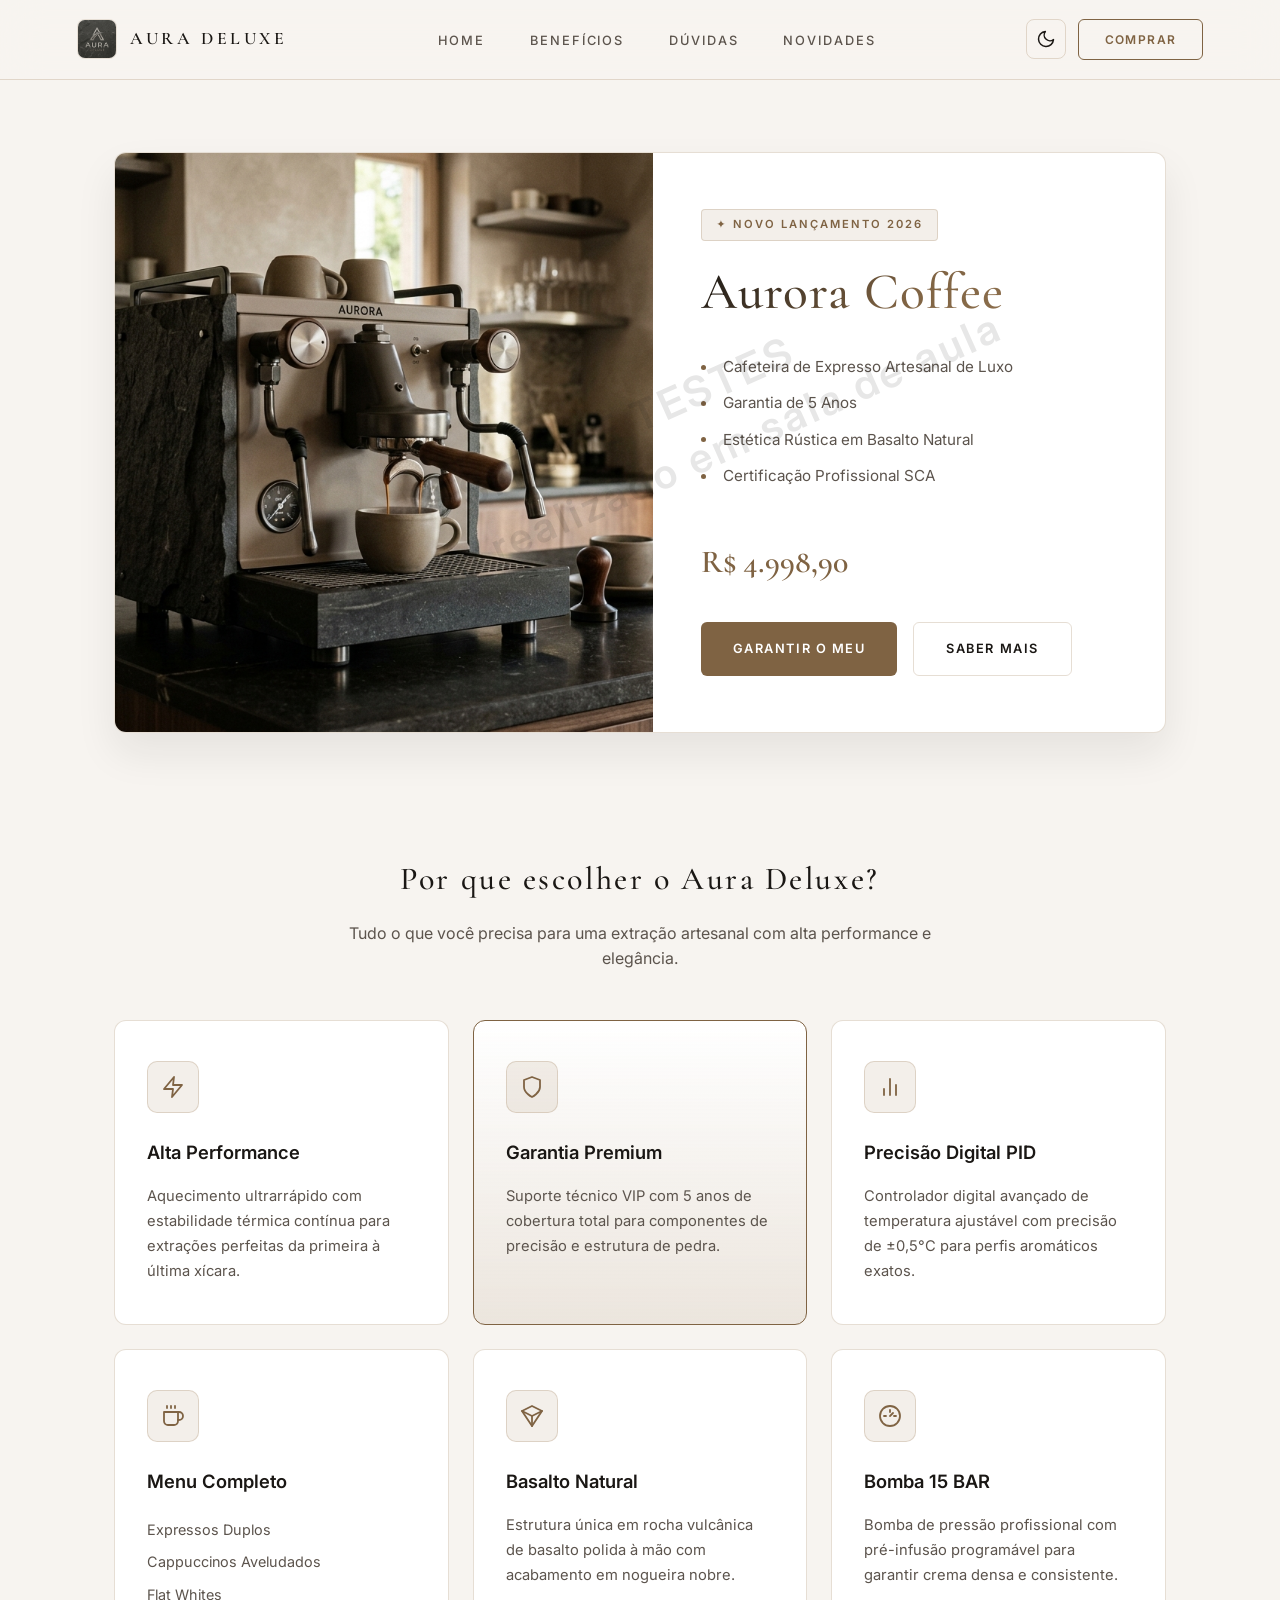
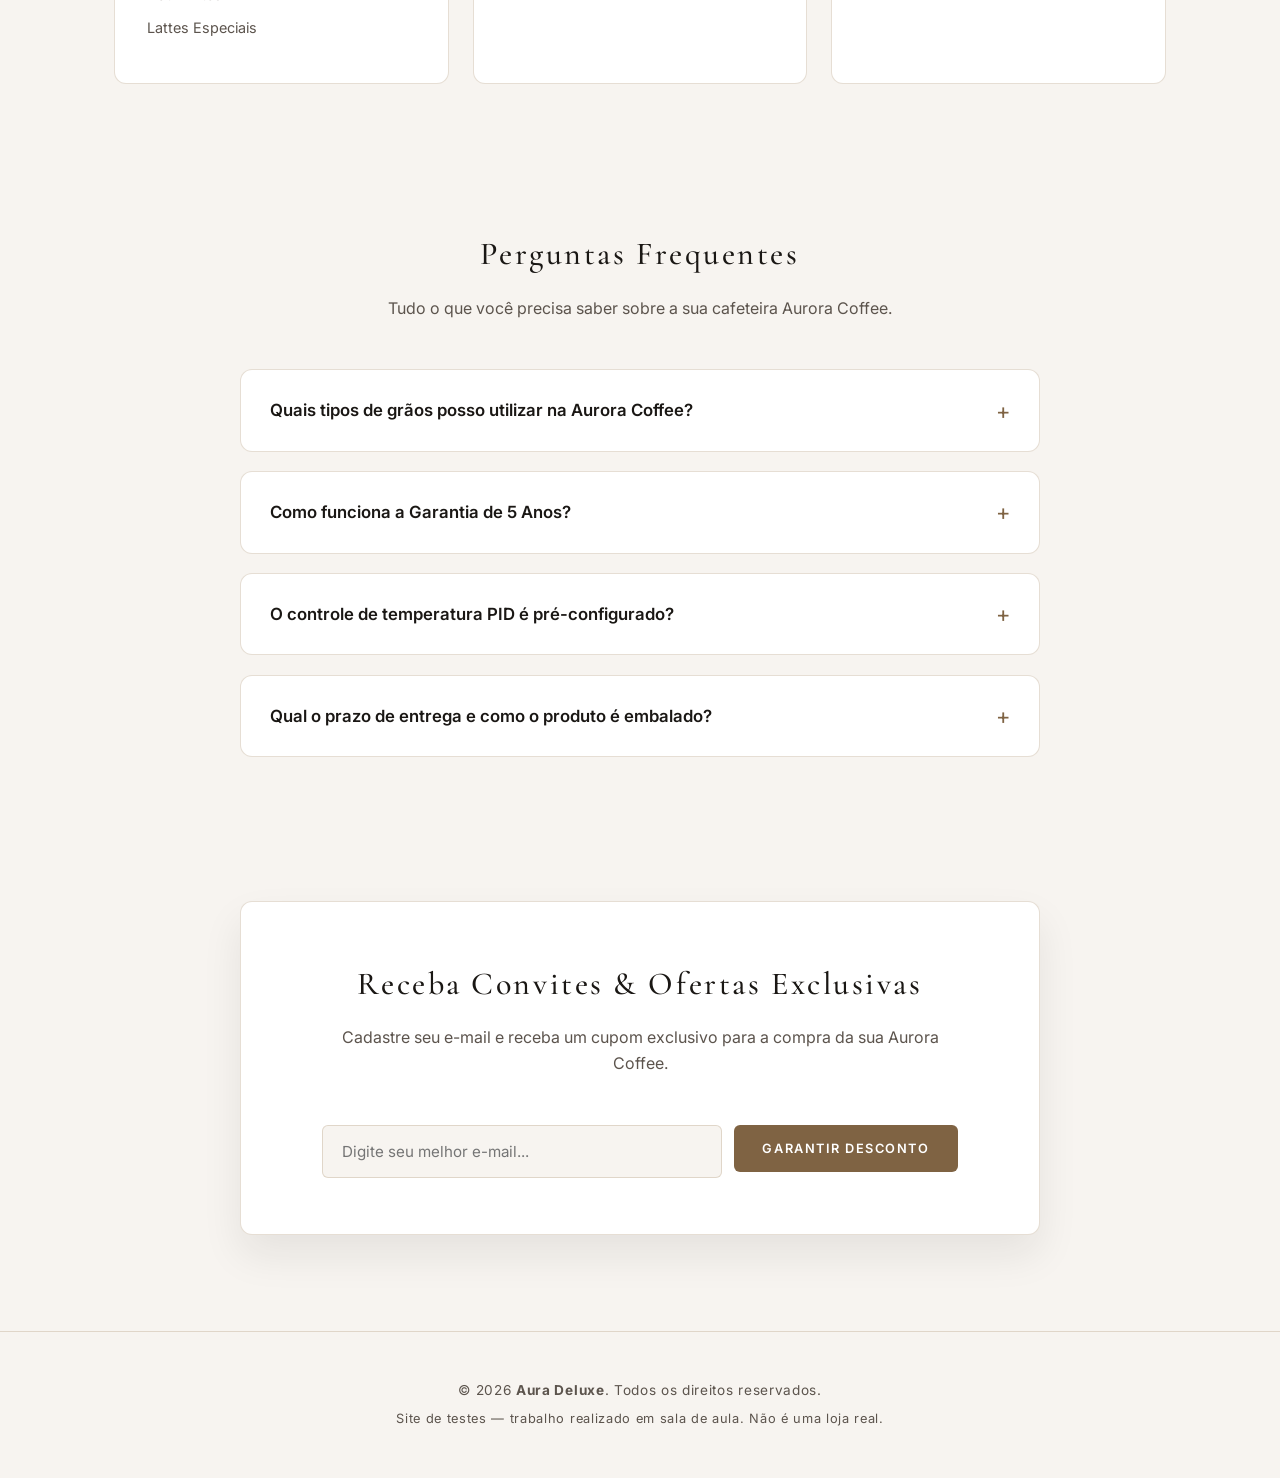
==== commit 45c81ebe: "." ====
--- a/index.html
+++ b/index.html
@@ -16,14 +16,14 @@
     <meta name="robots" content="index, follow">
 
     <!-- URL canônica: evita penalização por conteúdo duplicado (use o endereço real e final do site) -->
-    <link rel="canonical" href="https://auradeluxe.com.br/">
+    <link rel="canonical" href="https://auroracoffee-auradeluxe.netlify.app/">
 
     <!-- Open Graph: prévia ao compartilhar em redes sociais -->
     <meta property="og:type" content="website">
     <meta property="og:title" content="Aura Deluxe — Aurora Coffee | Cafeteira de Expresso Artesanal">
     <meta property="og:description" content="Conheça a Aurora Coffee. Estética rústica em basalto natural, certificação SCA e a extração perfeita para o seu café de luxo.">
-    <meta property="og:image" content="https://auradeluxe.com.br/Gemini_Generated_Image_.png"> <!-- Precisa ser URL absoluta -->
-    <meta property="og:url" content="https://auradeluxe.com.br/">
+    <meta property="og:image" content="https://auroracoffee-auradeluxe.netlify.app/Gemini_Generated_Image_.png"> <!-- Precisa ser URL absoluta -->
+    <meta property="og:url" content="https://auroracoffee-auradeluxe.netlify.app/">
 
     <!-- Favicon: xícara em SVG de traço dourado, no mesmo estilo dos ícones do site (símbolos < > # codificados) -->
     <link rel="icon" type="image/svg+xml" href="data:image/svg+xml,%3Csvg xmlns='http://www.w3.org/2000/svg' viewBox='0 0 24 24' fill='none' stroke='%23C4A482' stroke-width='1.8' stroke-linecap='round' stroke-linejoin='round'%3E%3Cpath d='M17 8h1a4 4 0 1 1 0 8h-1'/%3E%3Cpath d='M3 8h14v9a4 4 0 0 1-4 4H7a4 4 0 0 1-4-4V8z'/%3E%3C/svg%3E">
@@ -38,7 +38,7 @@
     <!-- Aplica o tema escolhido antes de pintar a página (evita piscar claro/escuro). Sem defer de propósito -->
     <script>
         try {
-            var temaSalvo = localStorage.getItem('aura-theme');
+            var temaSalvo = localStorage.getItem('temaPreferido'); /* mesma chave usada no script.js */
             if (temaSalvo === 'light' || temaSalvo === 'dark') {
                 document.documentElement.classList.add('theme-' + temaSalvo);
             }
@@ -52,6 +52,12 @@
     <script src="script.js" defer></script>
 </head>
 <body>
+
+    <!-- MARCA D'ÁGUA: aviso fixo na tela. aria-hidden = decorativa para leitores de tela (o aviso em texto está no rodapé) -->
+    <div class="watermark" aria-hidden="true">
+        <span>SITE DE TESTES<br>Trabalho realizado em sala de aula</span>
+    </div>
+
 
     <!-- CABEÇALHO FIXO -->
     <header class="header">
@@ -147,7 +153,7 @@
                         <svg width="24" height="24" viewBox="0 0 24 24" fill="none" stroke="currentColor" stroke-width="1.8" stroke-linecap="round" stroke-linejoin="round">
                             <polygon points="13 2 3 14 12 14 11 22 21 10 12 10 13 2"></polygon> <!-- Raio -->
                         </svg>
-                    </div> <!-- aria-hidden: emoji decorativo -->
+                    </div>
                     <h3 class="card-title card__title">Alta Performance</h3>
                     <p class="card-description card__description">Aquecimento ultrarrápido com estabilidade térmica contínua para extrações perfeitas da primeira à última xícara.</p>
                 </article>
@@ -285,6 +291,7 @@
     <!-- RODAPÉ -->
     <footer class="footer">
         <p>&copy; 2026 <strong>Aura Deluxe</strong>. Todos os direitos reservados.</p> <!-- &copy; = © -->
+        <p class="footer-note">Site de testes — trabalho realizado em sala de aula. Não é uma loja real.</p>
     </footer>
 
 </body>
--- a/style.css
+++ b/style.css
@@ -826,4 +826,38 @@
     transform: none !important;
     break-inside: avoid;
   }
+}
+
+/* ==========================================================
+   MARCA D'ÁGUA: "site de testes / trabalho de sala" (fixa na tela, não bloqueia cliques)
+   ========================================================== */
+.watermark {
+  position: fixed;                    /* fica parada na tela enquanto a página rola */
+  inset: 0;                           /* cobre a janela inteira */
+  display: grid;
+  place-items: center;                /* centraliza o texto */
+  pointer-events: none;               /* cliques passam direto para o site embaixo */
+  z-index: 900;                       /* acima do conteúdo, abaixo do cabeçalho (1000) */
+  overflow: hidden;
+  user-select: none;
+}
+
+.watermark span {
+  display: block;
+  max-width: 90vw;
+  transform: rotate(-24deg);          /* diagonal, como uma marca d'água de verdade */
+  text-align: center;
+  font-family: var(--font-sans);
+  font-size: clamp(.8rem, 3.4vw, 2.6rem);
+  font-weight: 600;
+  letter-spacing: .08em;
+  line-height: 1.5;
+  color: var(--text-primary);         /* acompanha o tema claro/escuro */
+  opacity: .1;                        /* discreta: não atrapalha a leitura */
+}
+
+.footer-note { margin-top: .5rem; font-size: .8rem; }
+
+@media print {
+  .watermark span { opacity: .15; }   /* continua aparecendo no PDF */
 }
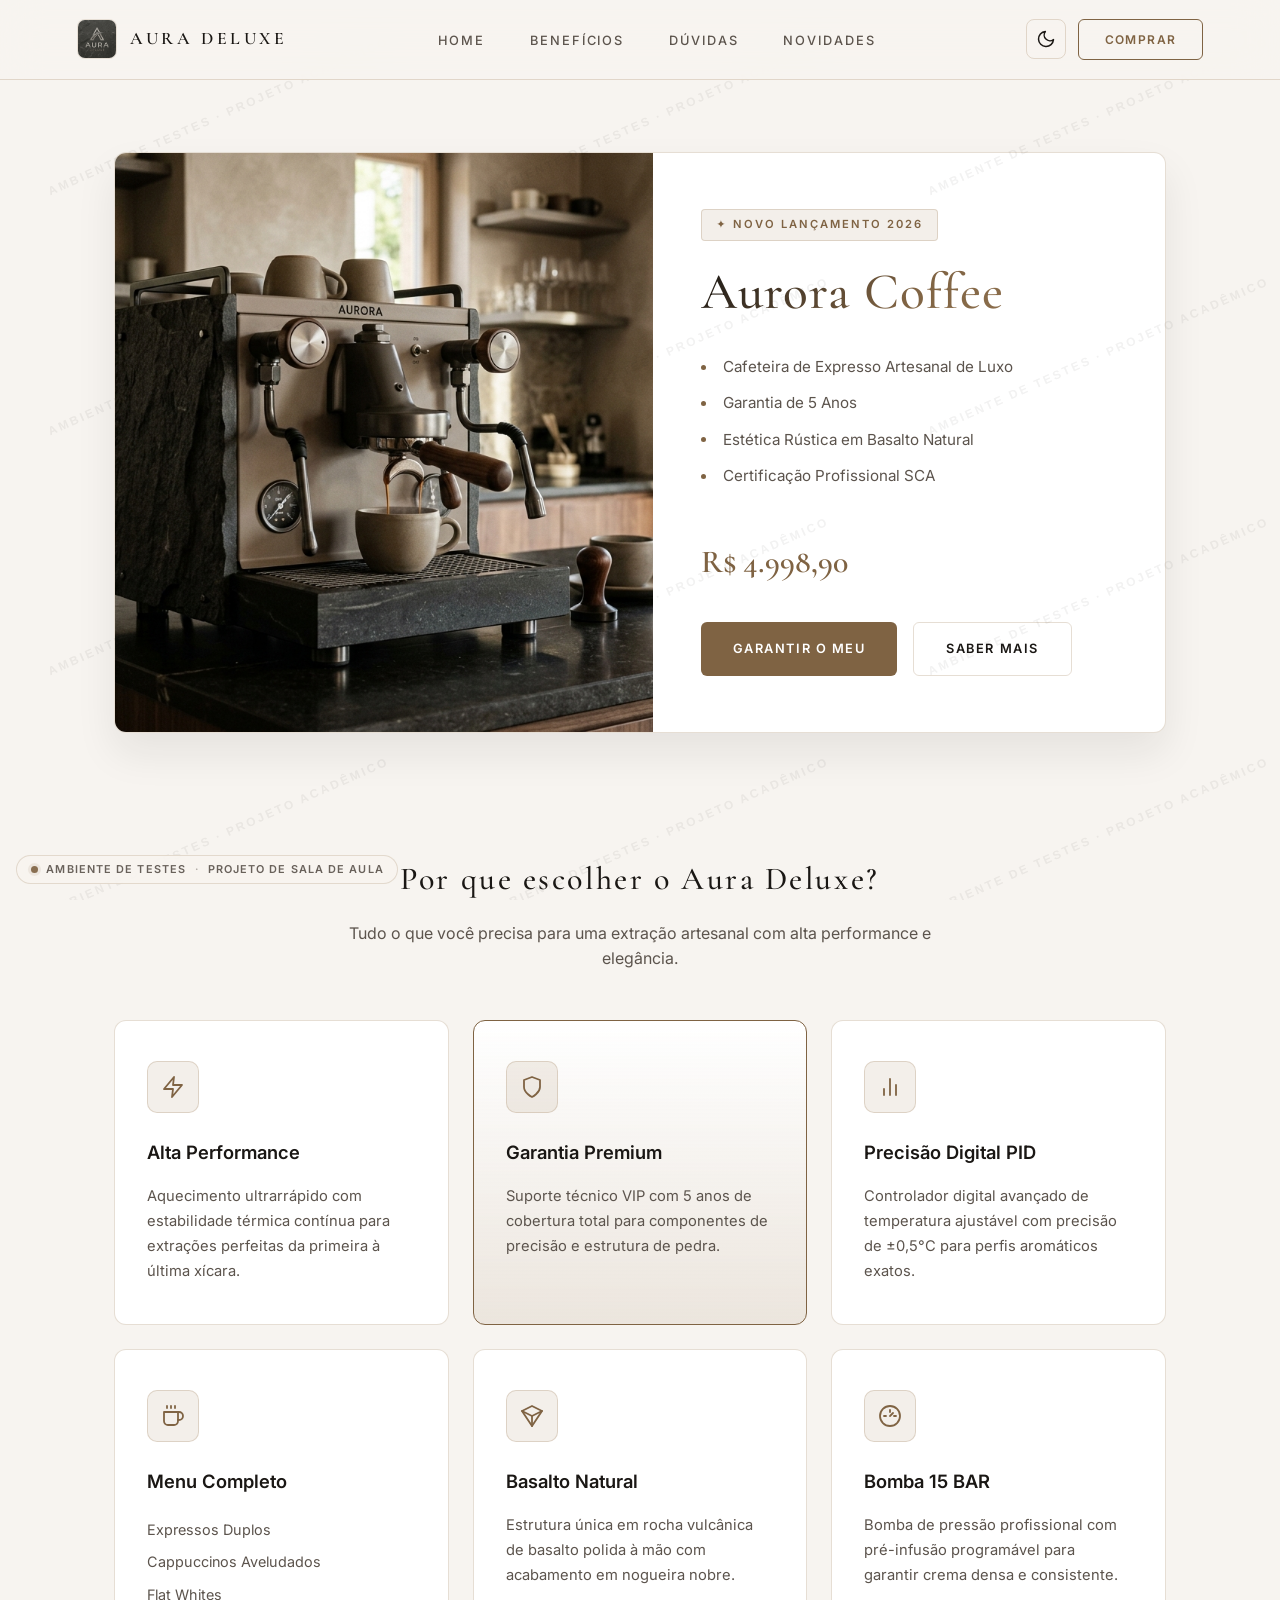
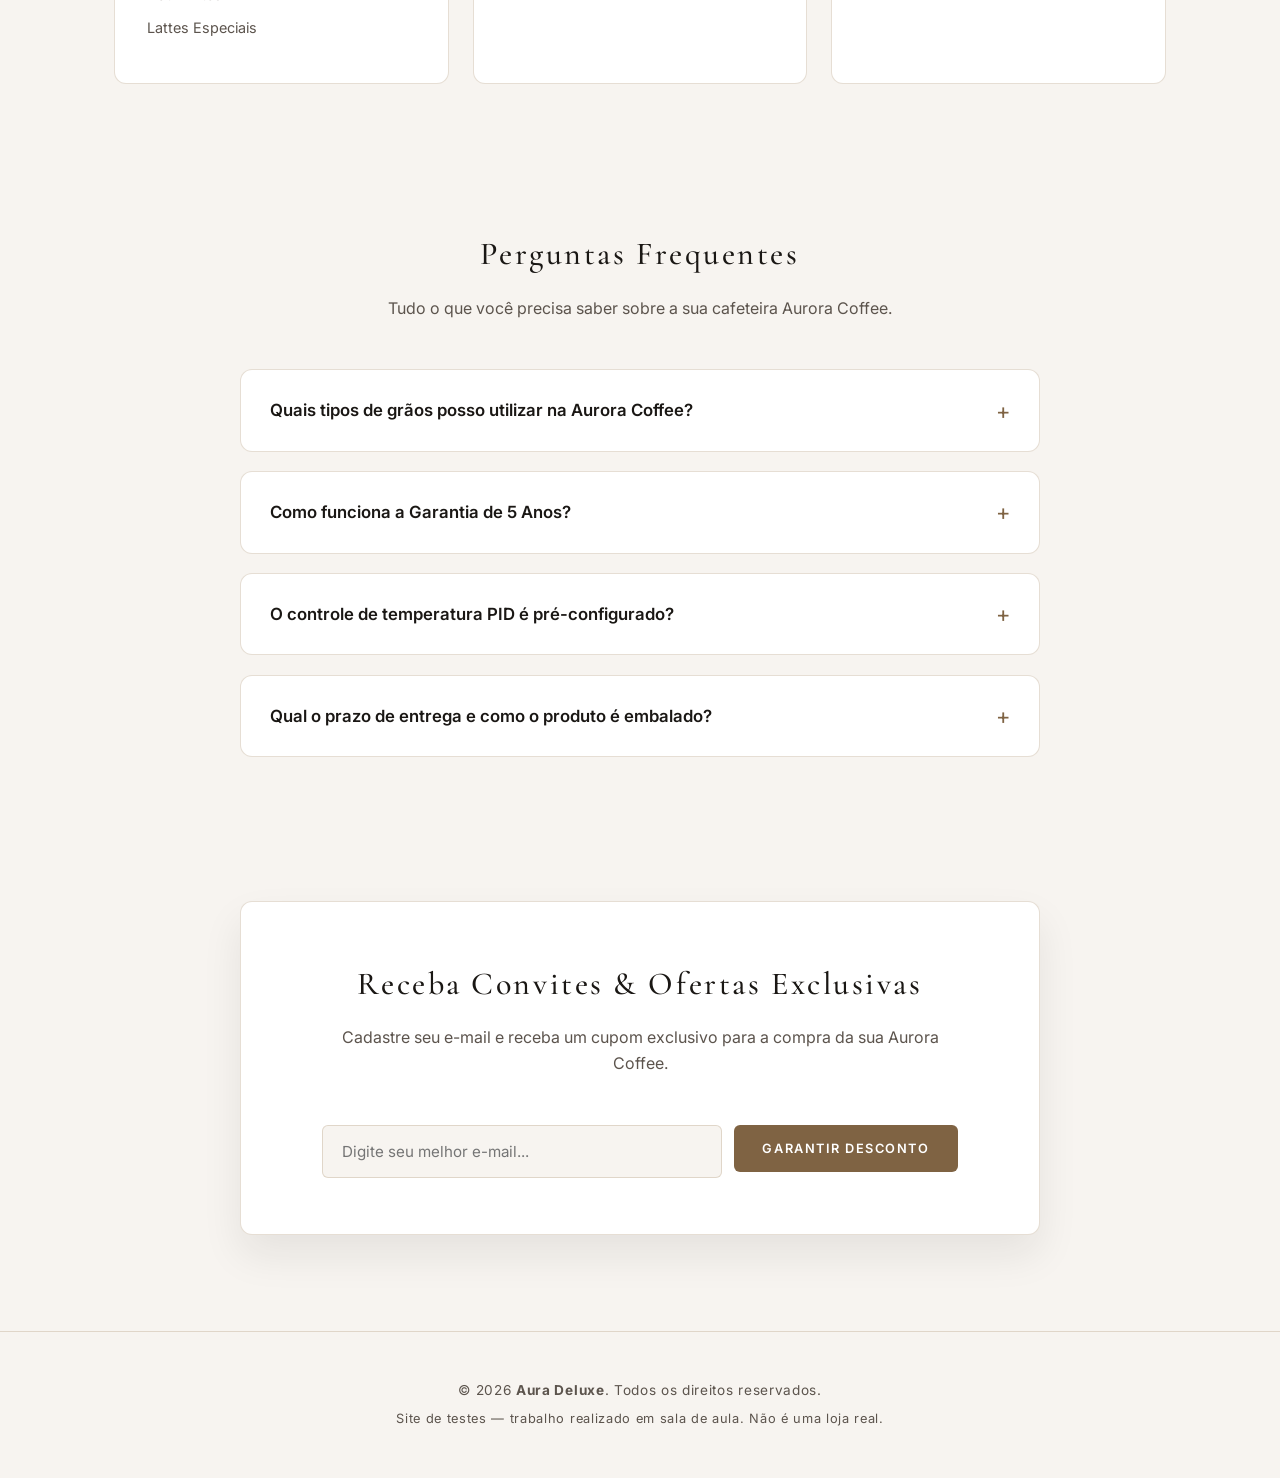
==== commit 32311048: "." ====
--- a/index.html
+++ b/index.html
@@ -53,10 +53,10 @@
 </head>
 <body>
 
-    <!-- MARCA D'ÁGUA: aviso fixo na tela. aria-hidden = decorativa para leitores de tela (o aviso em texto está no rodapé) -->
-    <div class="watermark" aria-hidden="true">
-        <span>SITE DE TESTES<br>Trabalho realizado em sala de aula</span>
-    </div>
+    <!-- MARCA D'ÁGUA PROFISSIONAL: (1) textura diagonal repetida e quase invisível + (2) selo discreto no canto.
+         Ambos são decorativos (aria-hidden); o aviso em texto fica no rodapé, para leitores de tela. -->
+    <div class="watermark" aria-hidden="true"></div>
+    <div class="env-badge" aria-hidden="true"><span class="env-badge__dot"></span>Ambiente de testes <span class="env-badge__sep">·</span> Projeto de sala de aula</div>
 
 
     <!-- CABEÇALHO FIXO -->
--- a/style.css
+++ b/style.css
@@ -829,35 +829,70 @@
 }
 
 /* ==========================================================
-   MARCA D'ÁGUA: "site de testes / trabalho de sala" (fixa na tela, não bloqueia cliques)
+   MARCA D'ÁGUA PROFISSIONAL — aviso de "site de testes / trabalho de sala"
+   1) .watermark: textura diagonal repetida (ocupa a tela toda, quase invisível)
+   2) .env-badge: selo pequeno e elegante no canto inferior esquerdo
+   Nada disso bloqueia cliques (pointer-events: none)
    ========================================================== */
 .watermark {
-  position: fixed;                    /* fica parada na tela enquanto a página rola */
+  position: fixed;
   inset: 0;                           /* cobre a janela inteira */
-  display: grid;
-  place-items: center;                /* centraliza o texto */
-  pointer-events: none;               /* cliques passam direto para o site embaixo */
   z-index: 900;                       /* acima do conteúdo, abaixo do cabeçalho (1000) */
-  overflow: hidden;
+  pointer-events: none;               /* cliques passam direto */
+  background-color: var(--text-primary); /* a cor segue o tema: claro ou escuro */
+  opacity: .055;                      /* quase imperceptível, sem atrapalhar a leitura */
+  /* O texto vira uma "máscara": só onde há letra a cor aparece. Assim o padrão herda a cor do tema */
+  -webkit-mask-image: url("data:image/svg+xml,%3Csvg%20xmlns='http://www.w3.org/2000/svg'%20width='440'%20height='240'%3E%3Ctext%20x='220'%20y='120'%20text-anchor='middle'%20transform='rotate(-24%20220%20120)'%20font-family='Arial,Helvetica,sans-serif'%20font-size='12'%20font-weight='600'%20letter-spacing='2.5'%20fill='black'%3EAMBIENTE%20DE%20TESTES%20%C2%B7%20PROJETO%20ACAD%C3%8AMICO%3C/text%3E%3C/svg%3E");
+  mask-image: url("data:image/svg+xml,%3Csvg%20xmlns='http://www.w3.org/2000/svg'%20width='440'%20height='240'%3E%3Ctext%20x='220'%20y='120'%20text-anchor='middle'%20transform='rotate(-24%20220%20120)'%20font-family='Arial,Helvetica,sans-serif'%20font-size='12'%20font-weight='600'%20letter-spacing='2.5'%20fill='black'%3EAMBIENTE%20DE%20TESTES%20%C2%B7%20PROJETO%20ACAD%C3%8AMICO%3C/text%3E%3C/svg%3E");
+  -webkit-mask-size: 440px 240px;
+  mask-size: 440px 240px;
+  -webkit-mask-repeat: repeat;
+  mask-repeat: repeat;
+}
+
+.env-badge {
+  position: fixed;
+  left: 16px;
+  bottom: 16px;
+  z-index: 950;
+  display: inline-flex;
+  align-items: center;
+  gap: .55rem;
+  max-width: calc(100vw - 32px);
+  padding: .45rem .85rem;
+  border: 1px solid var(--border);
+  border-radius: 999px;               /* formato de pílula */
+  background: var(--header-bg);       /* mesmo vidro fosco do cabeçalho */
+  -webkit-backdrop-filter: blur(12px);
+  backdrop-filter: blur(12px);
+  color: var(--text-secondary);
+  font-size: .68rem;
+  font-weight: 600;
+  letter-spacing: .1em;
+  text-transform: uppercase;
+  line-height: 1.2;
+  pointer-events: none;
   user-select: none;
-}
-
-.watermark span {
-  display: block;
-  max-width: 90vw;
-  transform: rotate(-24deg);          /* diagonal, como uma marca d'água de verdade */
-  text-align: center;
-  font-family: var(--font-sans);
-  font-size: clamp(.8rem, 3.4vw, 2.6rem);
-  font-weight: 600;
-  letter-spacing: .08em;
-  line-height: 1.5;
-  color: var(--text-primary);         /* acompanha o tema claro/escuro */
-  opacity: .1;                        /* discreta: não atrapalha a leitura */
-}
+  opacity: .92;
+}
+
+.env-badge__dot {                    /* pontinho de "status" */
+  flex-shrink: 0;
+  width: 7px; height: 7px;
+  border-radius: 50%;
+  background: var(--accent);
+  box-shadow: 0 0 0 3px var(--accent-soft);
+}
+
+.env-badge__sep { opacity: .5; }
 
 .footer-note { margin-top: .5rem; font-size: .8rem; }
 
+@media (max-width: 480px) {
+  .env-badge { left: 10px; bottom: 10px; padding: .35rem .7rem; font-size: .6rem; letter-spacing: .06em; }
+}
+
 @media print {
-  .watermark span { opacity: .15; }   /* continua aparecendo no PDF */
+  .env-badge { display: none; }     /* no papel, só a textura diagonal fica */
+  .watermark { opacity: .12; }
 }
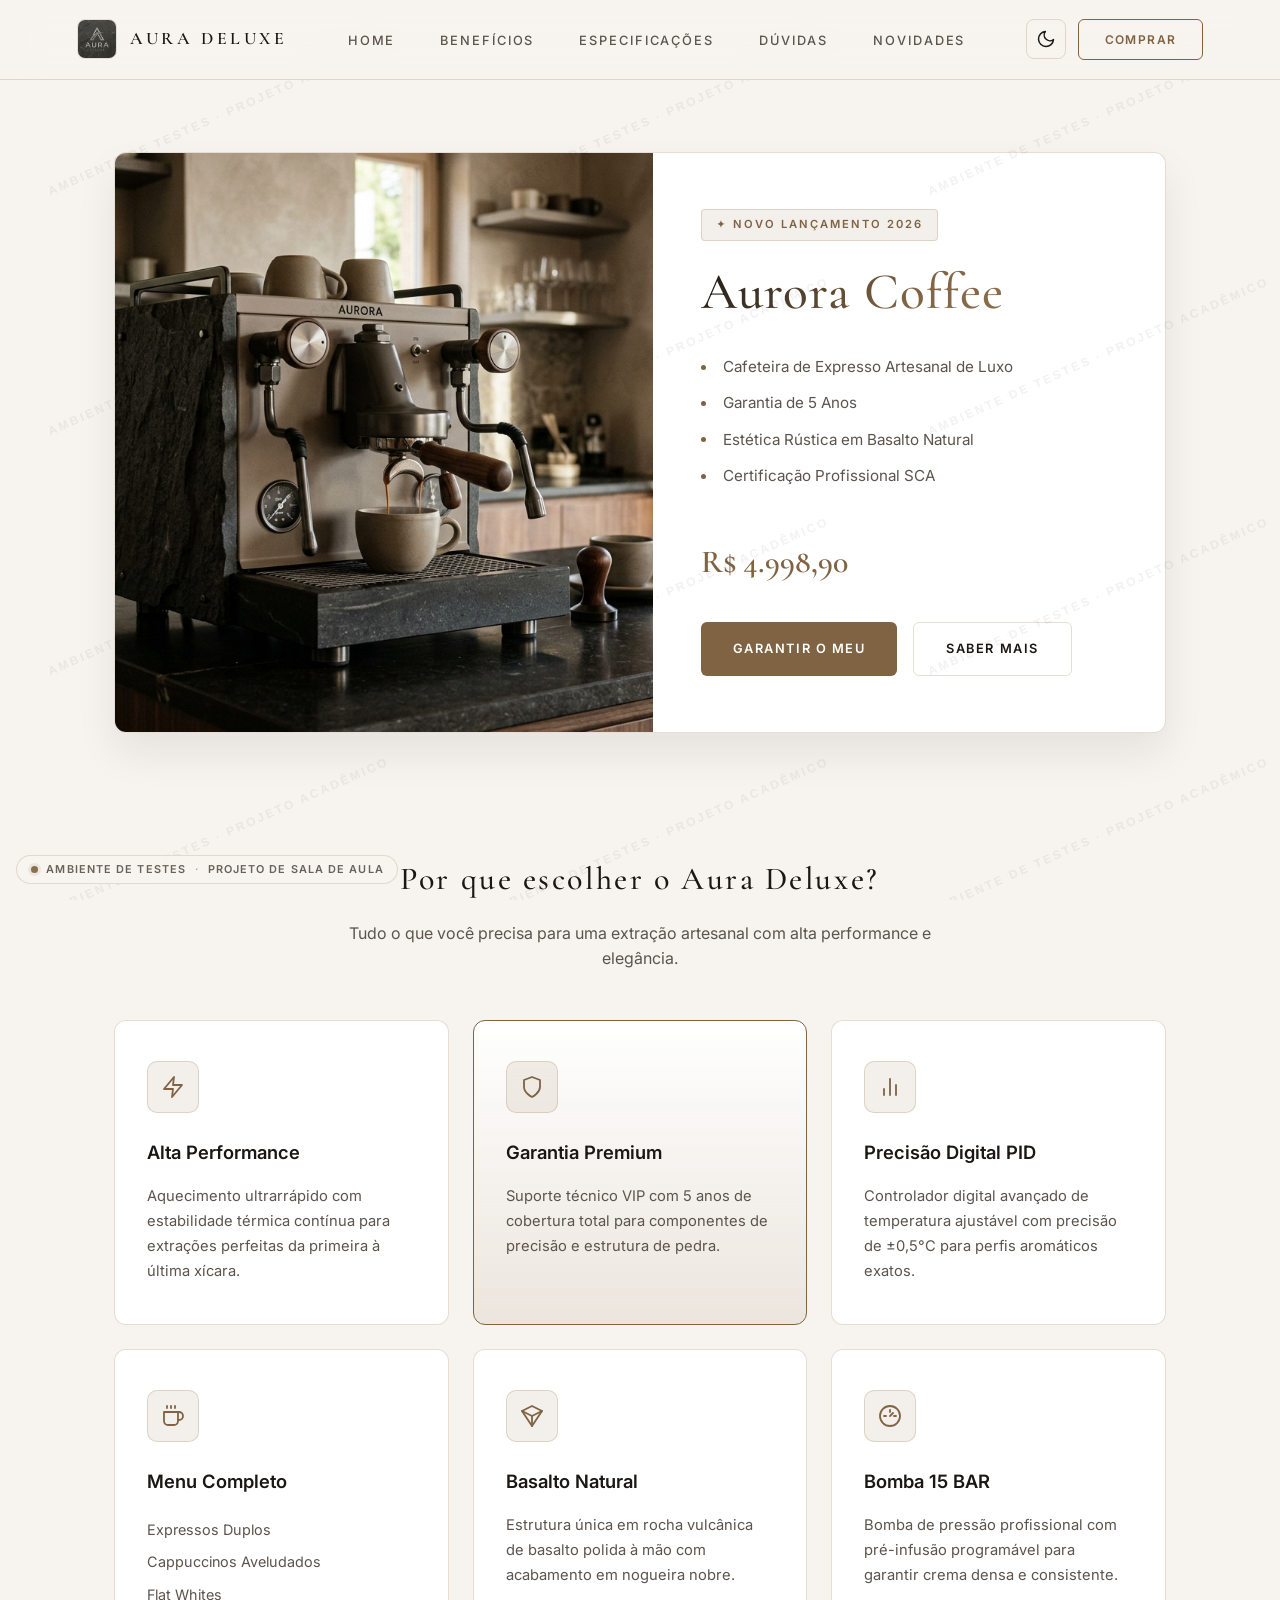
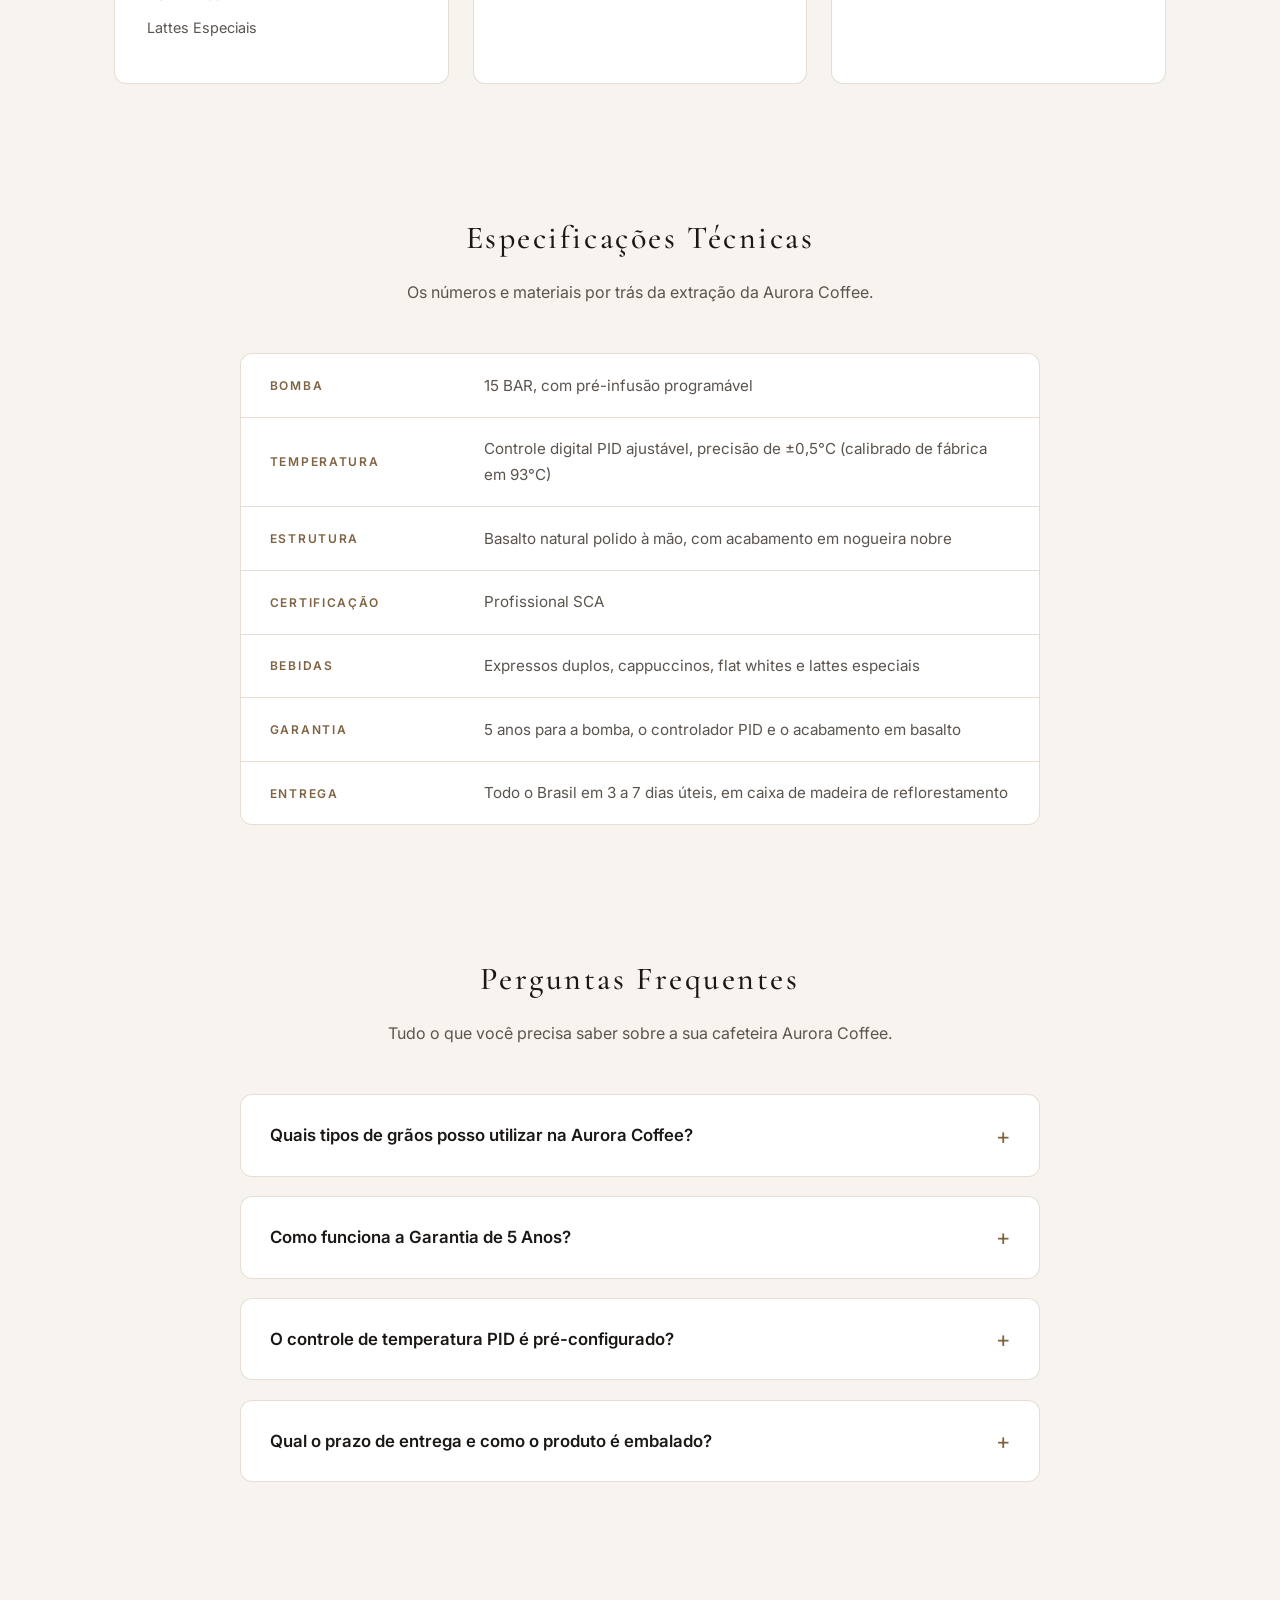
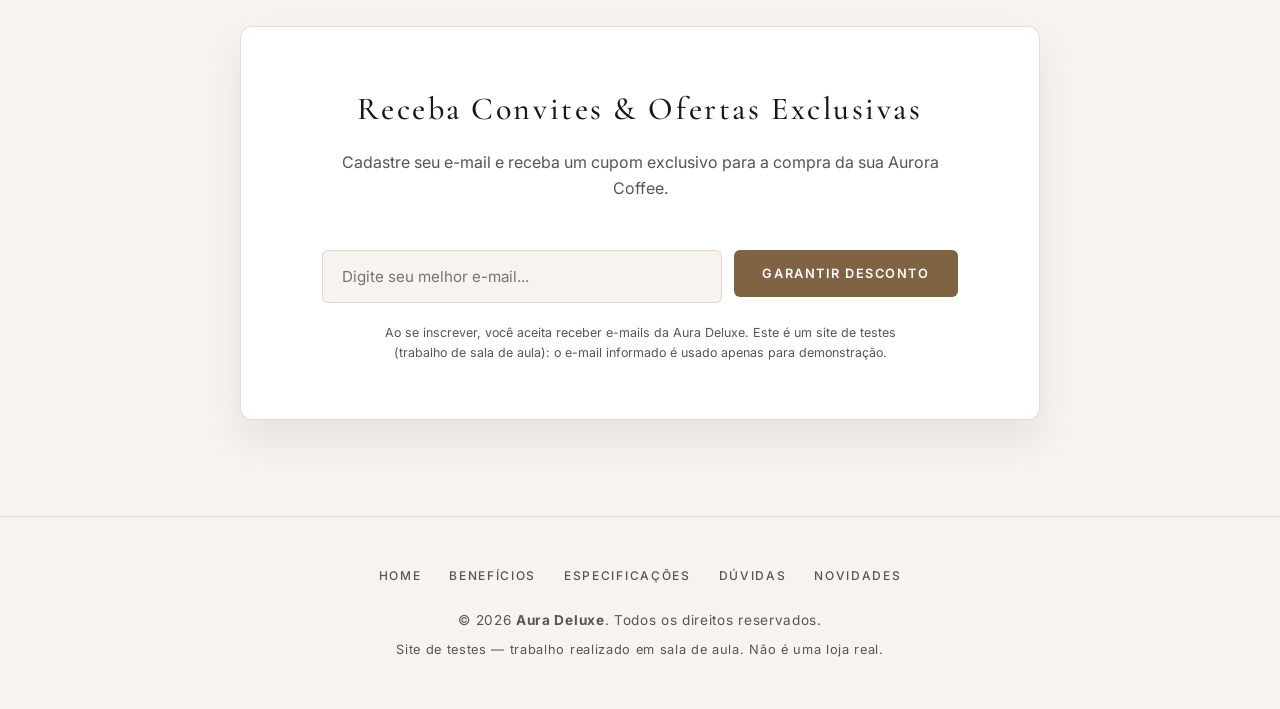
==== commit bdda99ff: "." ====
--- a/index.html
+++ b/index.html
@@ -24,6 +24,12 @@
     <meta property="og:description" content="Conheça a Aurora Coffee. Estética rústica em basalto natural, certificação SCA e a extração perfeita para o seu café de luxo.">
     <meta property="og:image" content="https://auroracoffee-auradeluxe.netlify.app/Gemini_Generated_Image_.png"> <!-- Precisa ser URL absoluta -->
     <meta property="og:url" content="https://auroracoffee-auradeluxe.netlify.app/">
+    <meta property="og:locale" content="pt_BR">
+    <meta property="og:image:alt" content="Cafeteira Aurora Coffee com design premium">
+    <meta name="twitter:card" content="summary_large_image"> <!-- Prévia grande ao compartilhar no X/Twitter -->
+    <!-- Cor da barra do navegador no celular (acompanha o tema do sistema) -->
+    <meta name="theme-color" content="#12100E" media="(prefers-color-scheme: dark)">
+    <meta name="theme-color" content="#F7F4F0" media="(prefers-color-scheme: light)">
 
     <!-- Favicon: xícara em SVG de traço dourado, no mesmo estilo dos ícones do site (símbolos < > # codificados) -->
     <link rel="icon" type="image/svg+xml" href="data:image/svg+xml,%3Csvg xmlns='http://www.w3.org/2000/svg' viewBox='0 0 24 24' fill='none' stroke='%23C4A482' stroke-width='1.8' stroke-linecap='round' stroke-linejoin='round'%3E%3Cpath d='M17 8h1a4 4 0 1 1 0 8h-1'/%3E%3Cpath d='M3 8h14v9a4 4 0 0 1-4 4H7a4 4 0 0 1-4-4V8z'/%3E%3C/svg%3E">
@@ -45,6 +51,20 @@
         } catch (e) { /* localStorage indisponível: segue o tema do sistema */ }
     </script>
 
+        <!-- Dados estruturados (JSON-LD): ajudam o Google a entender o produto e o preço -->
+    <script type="application/ld+json">
+    {
+      "@context": "https://schema.org",
+      "@type": "Product",
+      "name": "Aurora Coffee",
+      "brand": { "@type": "Brand", "name": "Aura Deluxe" },
+      "description": "Cafeteira de expresso artesanal de luxo em basalto natural, com controle PID, bomba 15 BAR e garantia de 5 anos.",
+      "image": "https://auroracoffee-auradeluxe.netlify.app/Gemini_Generated_Image_.png",
+      "url": "https://auroracoffee-auradeluxe.netlify.app/",
+      "offers": { "@type": "Offer", "price": "4998.90", "priceCurrency": "BRL", "url": "https://auroracoffee-auradeluxe.netlify.app/" }
+    }
+    </script>
+
     <!-- CSS externo com todo o visual e a responsividade -->
     <link rel="stylesheet" href="style.css">
 
@@ -52,6 +72,9 @@
     <script src="script.js" defer></script>
 </head>
 <body>
+
+    <!-- Link "pular para o conteúdo": aparece só para quem navega com TAB (teclado e leitores de tela) -->
+    <a class="skip-link" href="#conteudo">Pular para o conteúdo</a>
 
     <!-- MARCA D'ÁGUA PROFISSIONAL: (1) textura diagonal repetida e quase invisível + (2) selo discreto no canto.
          Ambos são decorativos (aria-hidden); o aviso em texto fica no rodapé, para leitores de tela. -->
@@ -73,6 +96,7 @@
             <ul>
                 <li><a href="#home">Home</a></li>
                 <li><a href="#beneficios">Benefícios</a></li>
+                <li><a href="#especificacoes">Especificações</a></li>
                 <li><a href="#faq">Dúvidas</a></li>
                 <li><a href="#newsletter">Novidades</a></li>
             </ul>
@@ -107,7 +131,7 @@
     </header>
 
     <!-- CONTEÚDO PRINCIPAL -->
-    <main class="main-container">
+    <main class="main-container" id="conteudo" tabindex="-1">
 
         <!-- HERO: produto em destaque -->
         <section class="hero-section" id="home">
@@ -139,49 +163,49 @@
         </section>
 
         <!-- BENEFÍCIOS -->
-        <section id="beneficios" class="features-section beneficios" aria-labelledby="beneficios-title"> <!-- aria-labelledby: nomeia a seção pelo título -->
-            <div class="beneficios__header">
-                <h2 id="beneficios-title" class="section-title beneficios__title">Por que escolher o Aura Deluxe?</h2>
-                <p class="section-subtitle beneficios__subtitle">Tudo o que você precisa para uma extração artesanal com alta performance e elegância.</p>
+        <section id="beneficios" class="features-section" aria-labelledby="beneficios-title"> <!-- aria-labelledby: nomeia a seção pelo título -->
+            <div>
+                <h2 id="beneficios-title" class="section-title">Por que escolher o Aura Deluxe?</h2>
+                <p class="section-subtitle">Tudo o que você precisa para uma extração artesanal com alta performance e elegância.</p>
             </div>
 
             <!-- CSS Grid (layout externo): auto-fit + minmax(280px, 1fr) redistribui os cards conforme a largura da tela -->
-            <div class="cards-grid beneficios__grid">
-
-                <article class="feature-card card"> <!-- Card 1 (Flexbox interno alinha ícone, título e texto em coluna) -->
-                    <div class="icon-wrapper card__icon" aria-hidden="true">
+            <div class="cards-grid">
+
+                <article class="feature-card"> <!-- Card 1 (Flexbox interno alinha ícone, título e texto em coluna) -->
+                    <div class="icon-wrapper" aria-hidden="true">
                         <svg width="24" height="24" viewBox="0 0 24 24" fill="none" stroke="currentColor" stroke-width="1.8" stroke-linecap="round" stroke-linejoin="round">
                             <polygon points="13 2 3 14 12 14 11 22 21 10 12 10 13 2"></polygon> <!-- Raio -->
                         </svg>
                     </div>
-                    <h3 class="card-title card__title">Alta Performance</h3>
-                    <p class="card-description card__description">Aquecimento ultrarrápido com estabilidade térmica contínua para extrações perfeitas da primeira à última xícara.</p>
-                </article>
-
-                <article class="feature-card card card--featured"> <!-- Card 2 (destacado) -->
-                    <div class="icon-wrapper card__icon" aria-hidden="true">
+                    <h3 class="card-title">Alta Performance</h3>
+                    <p class="card-description">Aquecimento ultrarrápido com estabilidade térmica contínua para extrações perfeitas da primeira à última xícara.</p>
+                </article>
+
+                <article class="feature-card card--featured"> <!-- Card 2 (destacado) -->
+                    <div class="icon-wrapper" aria-hidden="true">
                         <svg width="24" height="24" viewBox="0 0 24 24" fill="none" stroke="currentColor" stroke-width="1.8" stroke-linecap="round" stroke-linejoin="round">
                             <path d="M12 22s8-4 8-10V5l-8-3-8 3v7c0 6 8 10 8 10z"></path> <!-- Escudo -->
                         </svg>
                     </div>
-                    <h3 class="card-title card__title">Garantia Premium</h3>
-                    <p class="card-description card__description">Suporte técnico VIP com 5 anos de cobertura total para componentes de precisão e estrutura de pedra.</p>
-                </article>
-
-                <article class="feature-card card"> <!-- Card 3 -->
-                    <div class="icon-wrapper card__icon" aria-hidden="true">
+                    <h3 class="card-title">Garantia Premium</h3>
+                    <p class="card-description">Suporte técnico VIP com 5 anos de cobertura total para componentes de precisão e estrutura de pedra.</p>
+                </article>
+
+                <article class="feature-card"> <!-- Card 3 -->
+                    <div class="icon-wrapper" aria-hidden="true">
                         <svg width="24" height="24" viewBox="0 0 24 24" fill="none" stroke="currentColor" stroke-width="1.8" stroke-linecap="round" stroke-linejoin="round">
                             <line x1="18" y1="20" x2="18" y2="10"></line> <!-- Barra 3 -->
                             <line x1="12" y1="20" x2="12" y2="4"></line> <!-- Barra 2 -->
                             <line x1="6" y1="20" x2="6" y2="14"></line> <!-- Barra 1 -->
                         </svg>
                     </div>
-                    <h3 class="card-title card__title">Precisão Digital PID</h3>
-                    <p class="card-description card__description">Controlador digital avançado de temperatura ajustável com precisão de ±0,5°C para perfis aromáticos exatos.</p>
-                </article>
-
-                <article class="feature-card card"> <!-- Card 4: ícone de xícara em SVG -->
-                    <div class="icon-wrapper card__icon" aria-hidden="true">
+                    <h3 class="card-title">Precisão Digital PID</h3>
+                    <p class="card-description">Controlador digital avançado de temperatura ajustável com precisão de ±0,5°C para perfis aromáticos exatos.</p>
+                </article>
+
+                <article class="feature-card"> <!-- Card 4: ícone de xícara em SVG -->
+                    <div class="icon-wrapper" aria-hidden="true">
                         <svg width="24" height="24" viewBox="0 0 24 24" fill="none" stroke="currentColor" stroke-width="1.8" stroke-linecap="round" stroke-linejoin="round"> <!-- currentColor: usa a cor dourada do texto -->
                             <path d="M17 8h1a4 4 0 1 1 0 8h-1"></path> <!-- Alça -->
                             <path d="M3 8h14v9a4 4 0 0 1-4 4H7a4 4 0 0 1-4-4V8z"></path> <!-- Corpo da xícara -->
@@ -190,7 +214,7 @@
                             <line x1="14" y1="2" x2="14" y2="4"></line> <!-- Vapor 3 -->
                         </svg>
                     </div>
-                    <h3 class="card-title card__title">Menu Completo</h3>
+                    <h3 class="card-title">Menu Completo</h3>
                     <ul class="card-list"> <!-- Lista de bebidas -->
                         <li>Expressos Duplos</li>
                         <li>Cappuccinos Aveludados</li>
@@ -199,20 +223,20 @@
                     </ul>
                 </article>
 
-                <article class="feature-card card"> <!-- Card 5: ícone de cristal em SVG -->
-                    <div class="icon-wrapper card__icon" aria-hidden="true">
+                <article class="feature-card"> <!-- Card 5: ícone de cristal em SVG -->
+                    <div class="icon-wrapper" aria-hidden="true">
                         <svg width="24" height="24" viewBox="0 0 24 24" fill="none" stroke="currentColor" stroke-width="1.8" stroke-linecap="round" stroke-linejoin="round">
                             <path d="M12 2L2 7l10 15 10-15-10-5z"></path> <!-- Contorno -->
                             <path d="M2 7l10 5 10-5"></path> <!-- Faceta superior -->
                             <path d="M12 22V12"></path> <!-- Linha central -->
                         </svg>
                     </div>
-                    <h3 class="card-title card__title">Basalto Natural</h3>
-                    <p class="card-description card__description">Estrutura única em rocha vulcânica de basalto polida à mão com acabamento em nogueira nobre.</p>
-                </article>
-
-                <article class="feature-card card"> <!-- Card 6: ícone de manômetro em SVG -->
-                    <div class="icon-wrapper card__icon" aria-hidden="true">
+                    <h3 class="card-title">Basalto Natural</h3>
+                    <p class="card-description">Estrutura única em rocha vulcânica de basalto polida à mão com acabamento em nogueira nobre.</p>
+                </article>
+
+                <article class="feature-card"> <!-- Card 6: ícone de manômetro em SVG -->
+                    <div class="icon-wrapper" aria-hidden="true">
                         <svg width="24" height="24" viewBox="0 0 24 24" fill="none" stroke="currentColor" stroke-width="1.8" stroke-linecap="round" stroke-linejoin="round">
                             <circle cx="12" cy="12" r="10"></circle> <!-- Mostrador -->
                             <path d="M12 12l3-3"></path> <!-- Ponteiro -->
@@ -221,11 +245,27 @@
                             <path d="M18 12h-2"></path> <!-- Marca direita -->
                         </svg>
                     </div>
-                    <h3 class="card-title card__title">Bomba 15 BAR</h3>
-                    <p class="card-description card__description">Bomba de pressão profissional com pré-infusão programável para garantir crema densa e consistente.</p>
-                </article>
-
-            </div>
+                    <h3 class="card-title">Bomba 15 BAR</h3>
+                    <p class="card-description">Bomba de pressão profissional com pré-infusão programável para garantir crema densa e consistente.</p>
+                </article>
+
+            </div>
+        </section>
+
+                <!-- ESPECIFICAÇÕES: lista de definição (<dl>) = termo + descrição, semântica ideal para fichas técnicas -->
+        <section class="specs-section" id="especificacoes" aria-labelledby="specs-title">
+            <h2 id="specs-title" class="section-title">Especificações Técnicas</h2>
+            <p class="section-subtitle">Os números e materiais por trás da extração da Aurora Coffee.</p>
+
+            <dl class="specs">
+                <div class="specs__row"><dt>Bomba</dt><dd>15 BAR, com pré-infusão programável</dd></div>
+                <div class="specs__row"><dt>Temperatura</dt><dd>Controle digital PID ajustável, precisão de ±0,5°C (calibrado de fábrica em 93°C)</dd></div>
+                <div class="specs__row"><dt>Estrutura</dt><dd>Basalto natural polido à mão, com acabamento em nogueira nobre</dd></div>
+                <div class="specs__row"><dt>Certificação</dt><dd>Profissional SCA</dd></div>
+                <div class="specs__row"><dt>Bebidas</dt><dd>Expressos duplos, cappuccinos, flat whites e lattes especiais</dd></div>
+                <div class="specs__row"><dt>Garantia</dt><dd>5 anos para a bomba, o controlador PID e o acabamento em basalto</dd></div>
+                <div class="specs__row"><dt>Entrega</dt><dd>Todo o Brasil em 3 a 7 dias úteis, em caixa de madeira de reflorestamento</dd></div>
+            </dl>
         </section>
 
         <!-- FAQ -->
@@ -274,8 +314,11 @@
                 <h2 id="newsletter-title" class="section-title">Receba Convites &amp; Ofertas Exclusivas</h2> <!-- &amp; = "&" escrito corretamente em HTML -->
                 <p class="section-subtitle">Cadastre seu e-mail e receba um cupom exclusivo para a compra da sua Aurora Coffee.</p>
 
-                <!-- Troque action="#" pelo endereço real (Formspree, Mailchimp, seu servidor), senão nada é enviado -->
-                <form class="newsletter-form" action="#" method="POST">
+                <!-- Netlify Forms: data-netlify="true" faz o Netlify guardar cada cadastro (painel do site > Forms).
+                     O campo oculto "bot-field" é uma armadilha: robôs preenchem, pessoas não, e o Netlify descarta o spam. -->
+                <form class="newsletter-form" name="newsletter" action="/" method="POST" data-netlify="true" netlify-honeypot="bot-field">
+                    <input type="hidden" name="form-name" value="newsletter"> <!-- obrigatório no Netlify: identifica o formulário -->
+                    <p class="hp-field" hidden><label>Não preencha este campo: <input name="bot-field" tabindex="-1" autocomplete="off"></label></p>
                     <div class="newsletter-field">
                         <label for="email-input" class="sr-only">Seu e-mail principal</label> <!-- Rótulo invisível, lido por leitores de tela -->
                         <input type="email" id="email-input" name="email" class="newsletter-input" placeholder="Digite seu melhor e-mail..." autocomplete="email" required> <!-- name: necessário para enviar o dado; required: obrigatório -->
@@ -283,6 +326,8 @@
                     <button type="submit" class="btn btn-primary btn--form">Garantir Desconto</button> <!-- Envia o formulário -->
                 </form>
 
+                <p class="newsletter-consent">Ao se inscrever, você aceita receber e-mails da Aura Deluxe. Este é um site de testes (trabalho de sala de aula): o e-mail informado é usado apenas para demonstração.</p>
+
             </div>
         </section>
 
@@ -290,6 +335,15 @@
 
     <!-- RODAPÉ -->
     <footer class="footer">
+        <nav class="footer-nav" aria-label="Rodapé">
+            <ul>
+                <li><a href="#home">Home</a></li>
+                <li><a href="#beneficios">Benefícios</a></li>
+                <li><a href="#especificacoes">Especificações</a></li>
+                <li><a href="#faq">Dúvidas</a></li>
+                <li><a href="#newsletter">Novidades</a></li>
+            </ul>
+        </nav>
         <p>&copy; 2026 <strong>Aura Deluxe</strong>. Todos os direitos reservados.</p> <!-- &copy; = © -->
         <p class="footer-note">Site de testes — trabalho realizado em sala de aula. Não é uma loja real.</p>
     </footer>
--- a/style.css
+++ b/style.css
@@ -28,7 +28,9 @@
   --shadow-hover: 0 20px 40px rgba(0,0,0,.4);  /* sombra dos cards no hover */
   --error: #FF8A80;                   /* vermelho suave para mensagens de erro */
   --success: #7BD39A;                 /* verde suave para mensagens de sucesso */
-  --transition: all .4s cubic-bezier(.16,1,.3,1); /* animação suave padrão */
+  --ease: cubic-bezier(.16,1,.3,1);   /* curva da animação */
+  /* Anima só o que muda (antes era "all", que força o navegador a vigiar todas as propriedades) */
+  --transition: background-color .4s var(--ease), color .4s var(--ease), border-color .4s var(--ease), box-shadow .4s var(--ease), transform .4s var(--ease);
 }
 
 /* MODO CLARO AUTOMÁTICO: segue o sistema, a menos que o usuário tenha escolhido "escuro" no botão */
@@ -786,6 +788,8 @@
 
   /* Esconde o que não faz sentido no papel: menu, botões, newsletter e o "+" do FAQ */
   .header,
+  .skip-link,
+  .footer-nav,
   .btn,
   .newsletter-section,
   .faq-question::after {
@@ -895,4 +899,116 @@
 @media print {
   .env-badge { display: none; }     /* no papel, só a textura diagonal fica */
   .watermark { opacity: .12; }
-}+}
+
+/* ==========================================================
+   MELHORIAS: skip link, especificações, rodapé, formulário e página 404
+   ========================================================== */
+
+/* Skip link: escondido acima da tela, desce quando recebe foco do teclado */
+.skip-link {
+  position: absolute;
+  left: 16px;
+  top: -64px;
+  z-index: 2000;                      /* acima de tudo, inclusive do cabeçalho */
+  padding: .7rem 1.1rem;
+  border-radius: 6px;
+  background: var(--accent);
+  color: var(--on-accent);
+  font-size: .85rem;
+  font-weight: 600;
+  transition: top .2s ease;
+}
+.skip-link:focus { top: 12px; }
+
+#conteudo:focus { outline: none; }    /* o <main> recebe foco do skip link, mas não precisa de contorno */
+
+/* Especificações técnicas */
+.specs-section { padding: 2rem 0 5rem; }
+
+.specs {
+  max-width: 800px;
+  margin: 0 auto;
+  background: var(--bg-card);
+  border: 1px solid var(--border);
+  border-radius: var(--radius);
+  overflow: hidden;
+}
+
+.specs__row {
+  display: grid;
+  grid-template-columns: minmax(110px, 190px) 1fr;  /* termo | descrição */
+  gap: 1.5rem;
+  padding: 1.15rem 1.8rem;
+  border-top: 1px solid var(--border);
+}
+.specs__row:first-child { border-top: 0; }
+
+.specs dt {
+  align-self: center;
+  color: var(--accent);
+  font-size: .75rem;
+  font-weight: 600;
+  letter-spacing: .14em;
+  text-transform: uppercase;
+}
+
+.specs dd { color: var(--text-secondary); font-size: .95rem; line-height: 1.7; }
+
+@media (max-width: 480px) {
+  .specs__row { grid-template-columns: minmax(0, 1fr); gap: .25rem; padding: 1rem 1.25rem; } /* termo em cima, descrição embaixo */
+}
+
+/* Formulário: campo-armadilha anti-spam, aviso de consentimento e botão durante o envio */
+.hp-field { display: none; }
+
+.newsletter-consent {
+  max-width: 520px;
+  margin: 1.25rem auto 0;
+  color: var(--text-secondary);
+  font-size: .78rem;
+  line-height: 1.6;
+}
+
+.btn:disabled { cursor: progress; opacity: .75; }
+.btn-primary:disabled:hover { background: var(--accent); transform: none; box-shadow: none; }
+
+/* Rodapé com navegação */
+.footer-nav ul {
+  display: flex;
+  flex-wrap: wrap;
+  justify-content: center;
+  gap: .5rem 1.75rem;
+  list-style: none;
+  margin-bottom: 1.5rem;
+}
+
+.footer-nav a {
+  color: var(--text-secondary);
+  font-size: .75rem;
+  font-weight: 500;
+  letter-spacing: .14em;
+  text-transform: uppercase;
+  transition: var(--transition);
+}
+.footer-nav a:hover { color: var(--accent); }
+
+/* Página 404 (404.html) */
+.notfound {
+  min-height: 100vh;
+  display: grid;
+  place-content: center;
+  justify-items: center;
+  gap: .5rem;
+  padding: 2rem 5%;
+  text-align: center;
+}
+
+.notfound__code {
+  font-family: var(--font-serif);
+  font-size: clamp(4.5rem, 20vw, 8rem);
+  line-height: 1;
+  color: var(--accent);
+}
+
+.notfound .section-subtitle { margin-bottom: 2rem; }
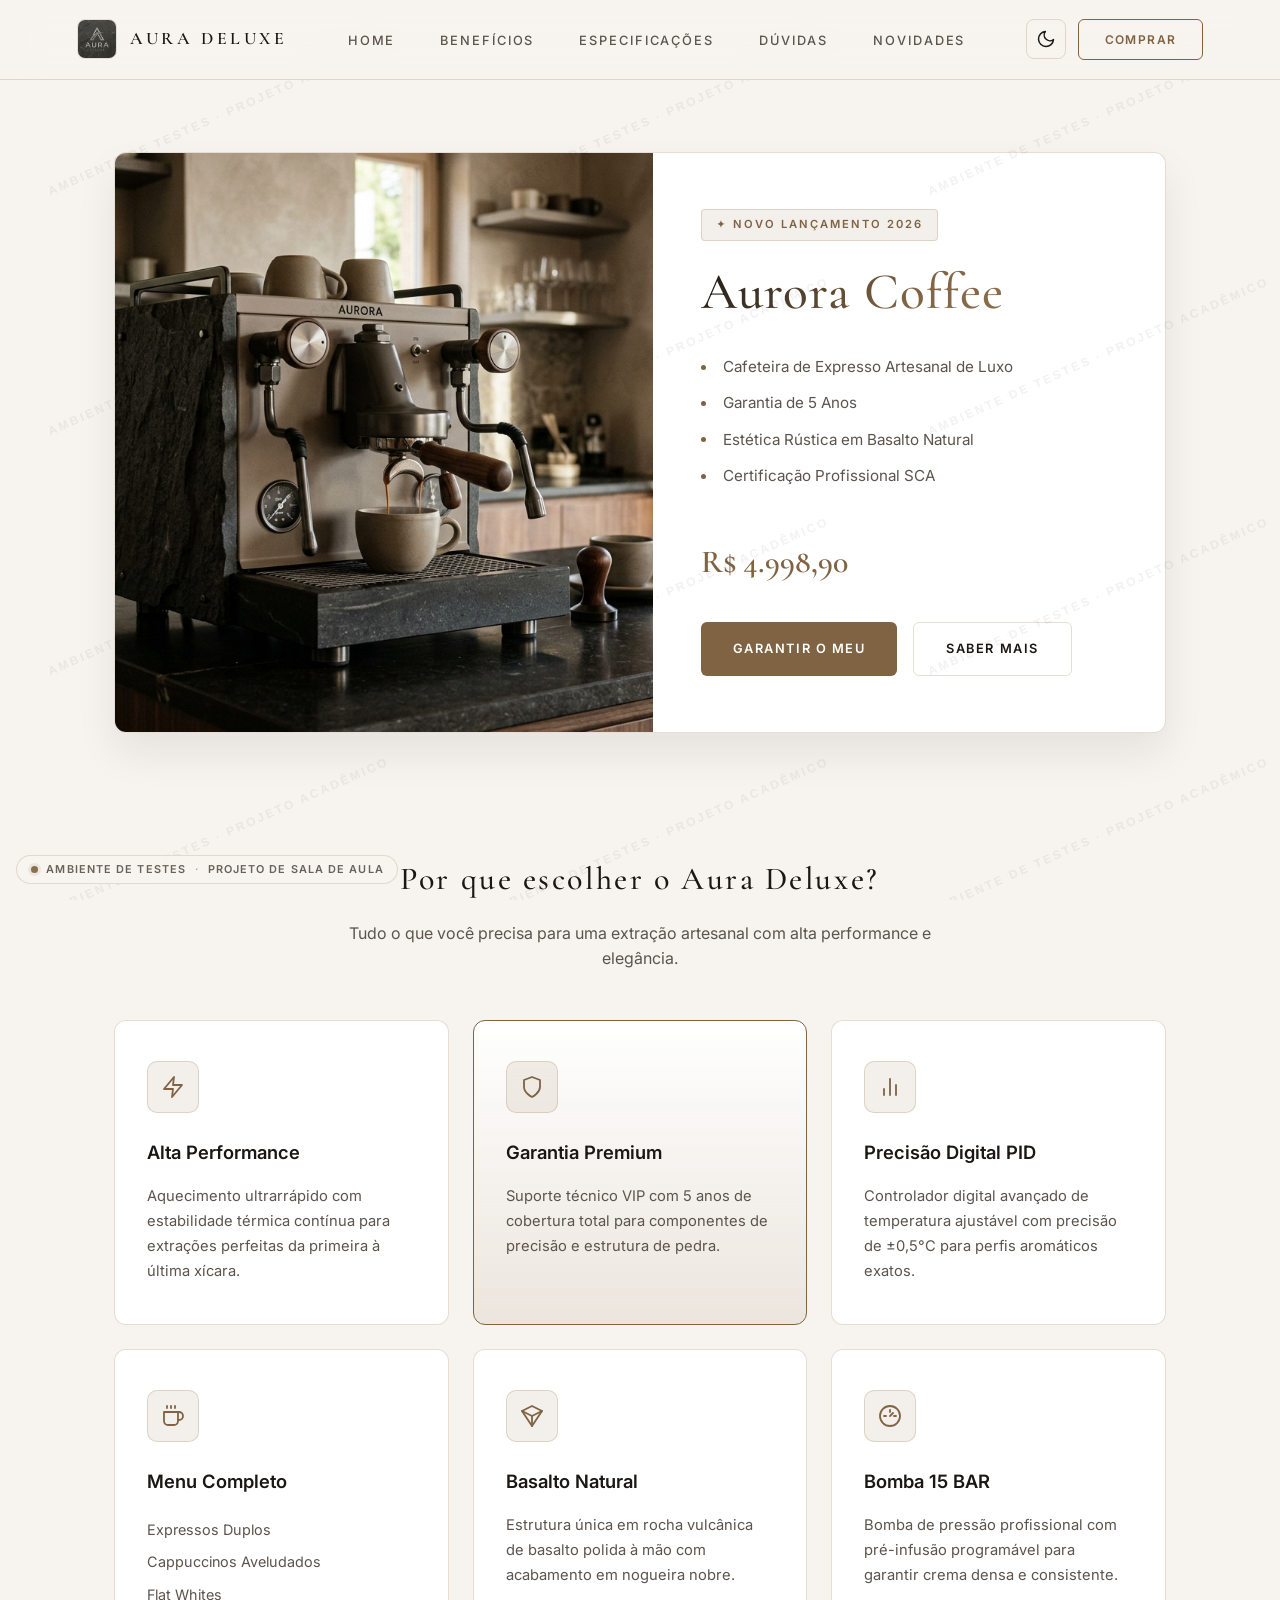
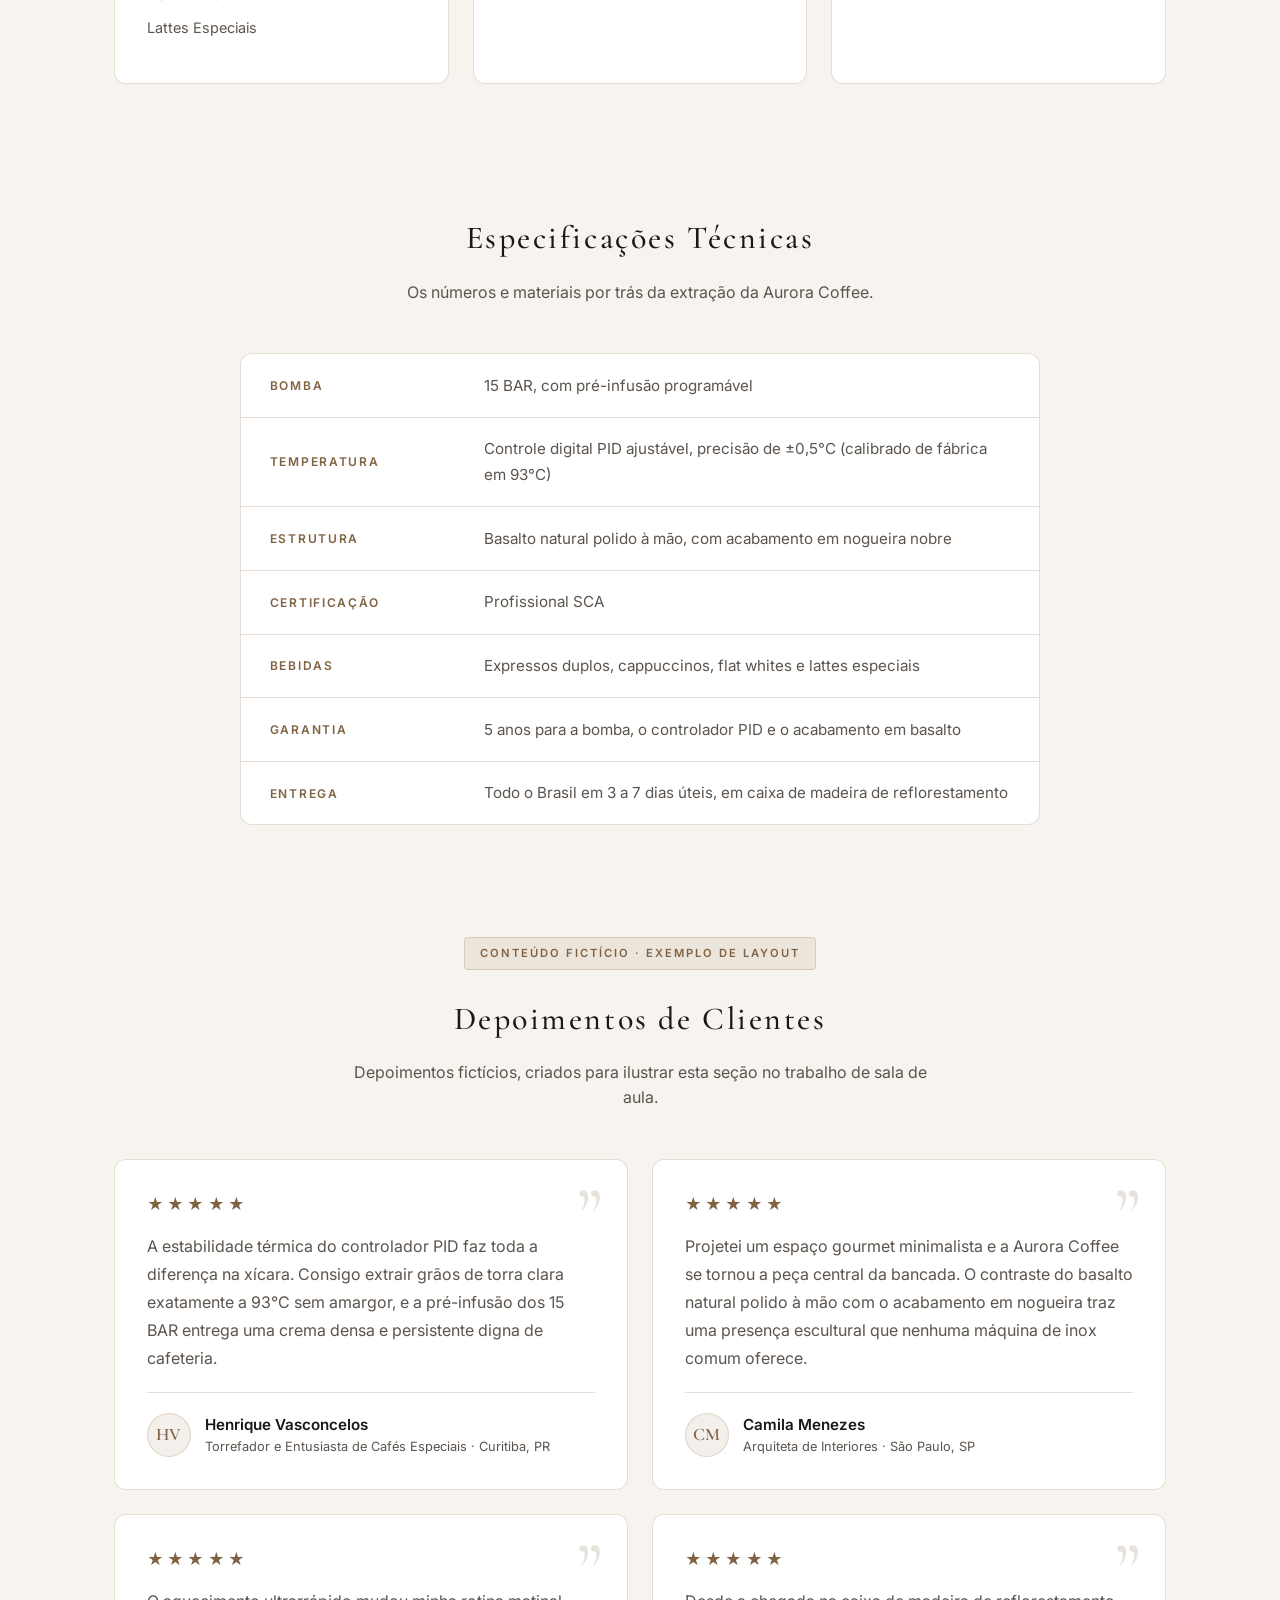
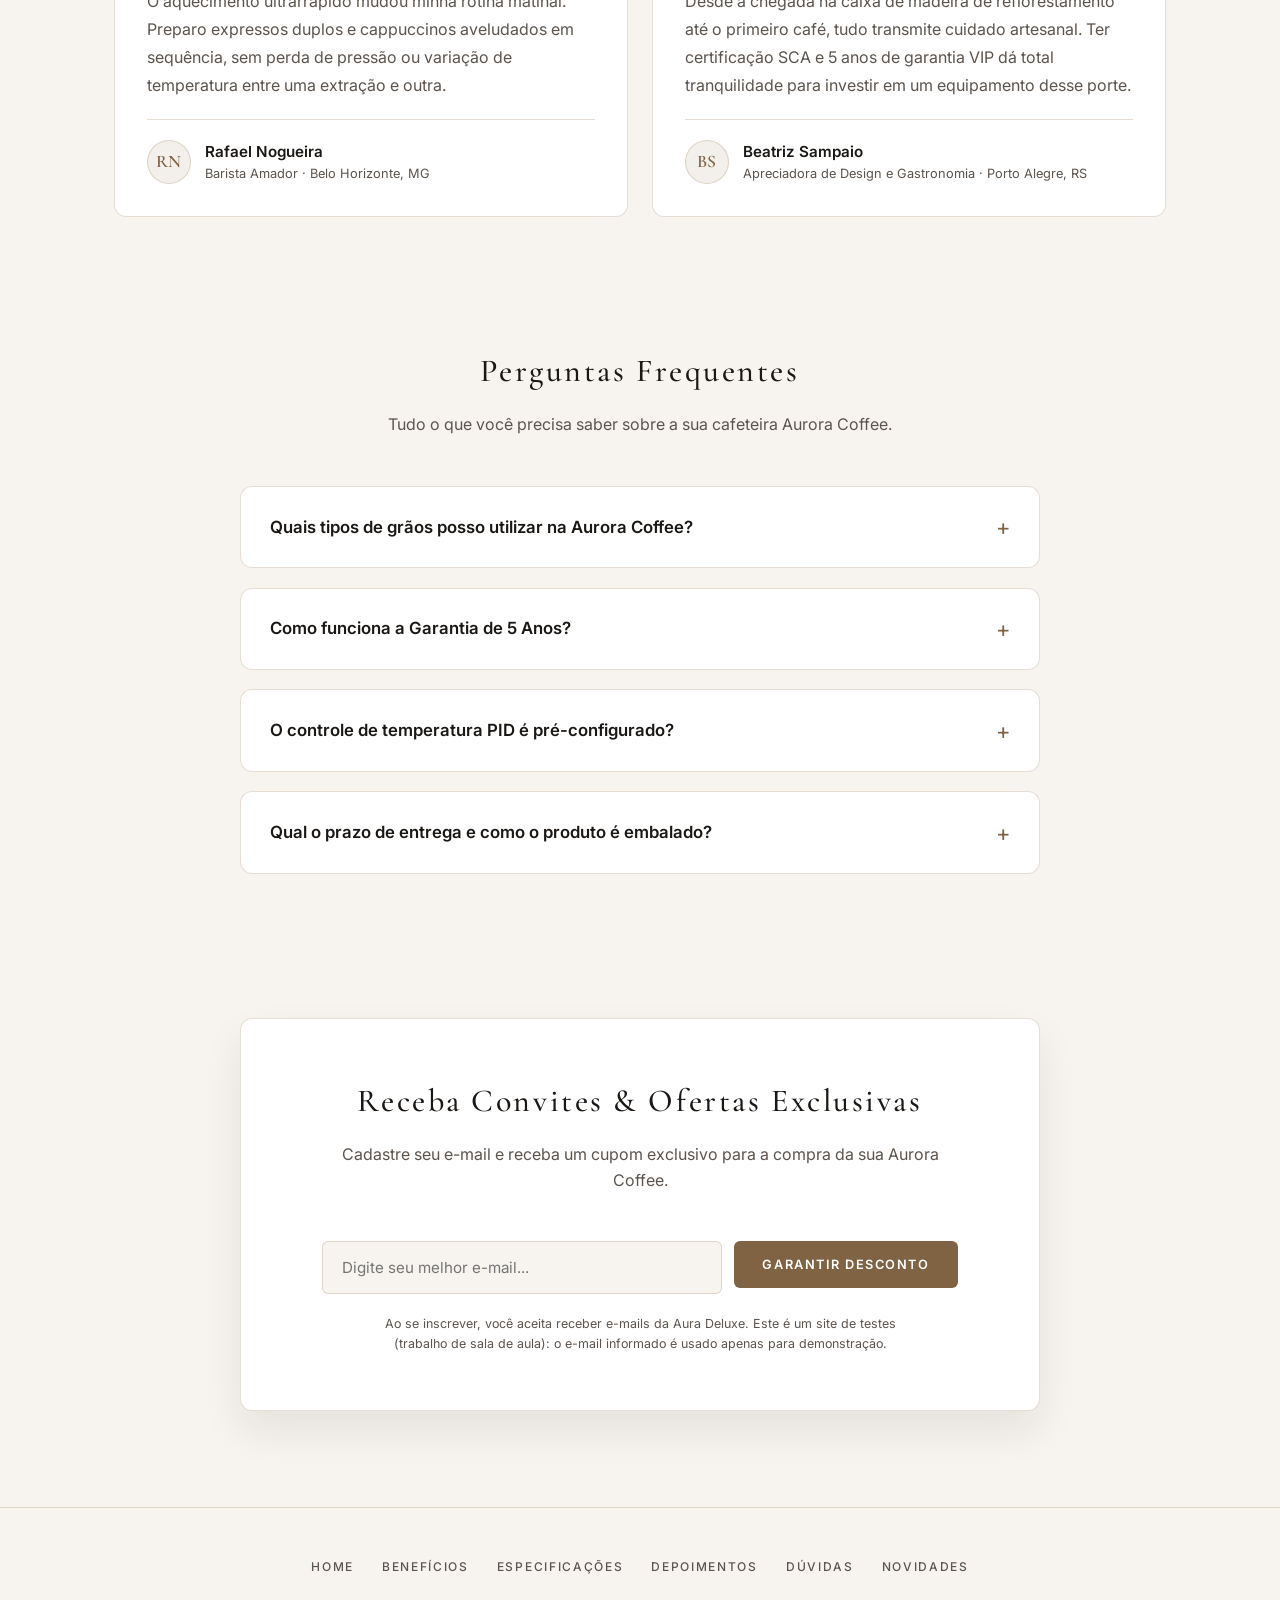
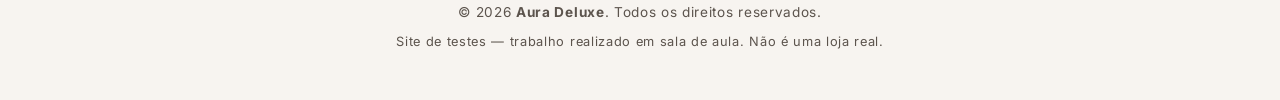
==== commit 88264b7c: "." ====
--- a/index.html
+++ b/index.html
@@ -66,10 +66,10 @@
     </script>
 
     <!-- CSS externo com todo o visual e a responsividade -->
-    <link rel="stylesheet" href="style.css">
+    <link rel="stylesheet" href="style.css?v=3">
 
     <!-- JavaScript: "defer" baixa o arquivo em paralelo e só o executa depois que o HTML inteiro foi lido (o DOM já existe) -->
-    <script src="script.js" defer></script>
+    <script src="script.js?v=3" defer></script>
 </head>
 <body>
 
@@ -268,6 +268,62 @@
             </dl>
         </section>
 
+                <!-- DEPOIMENTOS: <figure> + <blockquote> + <figcaption> é a semântica correta para citações com autor.
+             Conteúdo FICTÍCIO (exemplo de layout do trabalho de sala): por isso o aviso visível abaixo e
+             NÃO há dados estruturados de avaliação (JSON-LD Review/aggregateRating) para o Google. -->
+        <section class="testimonials-section" id="depoimentos" aria-labelledby="depoimentos-title">
+            <p class="testimonials-flag"><span class="badge">Conteúdo fictício · exemplo de layout</span></p>
+            <h2 id="depoimentos-title" class="section-title">Depoimentos de Clientes</h2>
+            <p class="section-subtitle">Depoimentos fictícios, criados para ilustrar esta seção no trabalho de sala de aula.</p>
+
+            <div class="testimonials-grid">
+                <figure class="testimonial">
+                    <p class="testimonial__stars" role="img" aria-label="Avaliação: 5 de 5 estrelas">★★★★★</p>
+                    <blockquote class="testimonial__quote"><p>A estabilidade térmica do controlador PID faz toda a diferença na xícara. Consigo extrair grãos de torra clara exatamente a 93°C sem amargor, e a pré-infusão dos 15 BAR entrega uma crema densa e persistente digna de cafeteria.</p></blockquote>
+                    <figcaption class="testimonial__author">
+                        <span class="testimonial__avatar" aria-hidden="true">HV</span>
+                        <span>
+                            <cite class="testimonial__name">Henrique Vasconcelos</cite>
+                            <span class="testimonial__meta">Torrefador e Entusiasta de Cafés Especiais · Curitiba, PR</span>
+                        </span>
+                    </figcaption>
+                </figure>
+                <figure class="testimonial">
+                    <p class="testimonial__stars" role="img" aria-label="Avaliação: 5 de 5 estrelas">★★★★★</p>
+                    <blockquote class="testimonial__quote"><p>Projetei um espaço gourmet minimalista e a Aurora Coffee se tornou a peça central da bancada. O contraste do basalto natural polido à mão com o acabamento em nogueira traz uma presença escultural que nenhuma máquina de inox comum oferece.</p></blockquote>
+                    <figcaption class="testimonial__author">
+                        <span class="testimonial__avatar" aria-hidden="true">CM</span>
+                        <span>
+                            <cite class="testimonial__name">Camila Menezes</cite>
+                            <span class="testimonial__meta">Arquiteta de Interiores · São Paulo, SP</span>
+                        </span>
+                    </figcaption>
+                </figure>
+                <figure class="testimonial">
+                    <p class="testimonial__stars" role="img" aria-label="Avaliação: 5 de 5 estrelas">★★★★★</p>
+                    <blockquote class="testimonial__quote"><p>O aquecimento ultrarrápido mudou minha rotina matinal. Preparo expressos duplos e cappuccinos aveludados em sequência, sem perda de pressão ou variação de temperatura entre uma extração e outra.</p></blockquote>
+                    <figcaption class="testimonial__author">
+                        <span class="testimonial__avatar" aria-hidden="true">RN</span>
+                        <span>
+                            <cite class="testimonial__name">Rafael Nogueira</cite>
+                            <span class="testimonial__meta">Barista Amador · Belo Horizonte, MG</span>
+                        </span>
+                    </figcaption>
+                </figure>
+                <figure class="testimonial">
+                    <p class="testimonial__stars" role="img" aria-label="Avaliação: 5 de 5 estrelas">★★★★★</p>
+                    <blockquote class="testimonial__quote"><p>Desde a chegada na caixa de madeira de reflorestamento até o primeiro café, tudo transmite cuidado artesanal. Ter certificação SCA e 5 anos de garantia VIP dá total tranquilidade para investir em um equipamento desse porte.</p></blockquote>
+                    <figcaption class="testimonial__author">
+                        <span class="testimonial__avatar" aria-hidden="true">BS</span>
+                        <span>
+                            <cite class="testimonial__name">Beatriz Sampaio</cite>
+                            <span class="testimonial__meta">Apreciadora de Design e Gastronomia · Porto Alegre, RS</span>
+                        </span>
+                    </figcaption>
+                </figure>
+            </div>
+        </section>
+
         <!-- FAQ -->
         <section class="faq-section" id="faq" aria-labelledby="faq-title">
             <div class="faq-container">
@@ -340,6 +396,7 @@
                 <li><a href="#home">Home</a></li>
                 <li><a href="#beneficios">Benefícios</a></li>
                 <li><a href="#especificacoes">Especificações</a></li>
+                <li><a href="#depoimentos">Depoimentos</a></li>
                 <li><a href="#faq">Dúvidas</a></li>
                 <li><a href="#newsletter">Novidades</a></li>
             </ul>
--- a/style.css
+++ b/style.css
@@ -697,13 +697,15 @@
 
 /* 14. RESPONSIVIDADE */
 
-/* RECURSO 2: Tablets e celulares (até 768px) — Hero empilhado e centralizado */
-@media (max-width: 768px) {
+/* MENU HAMBÚRGUER (até 1180px): com 5 links o menu horizontal só cabe em telas largas.
+   Abaixo disso o logo era espremido (quebrava em 2 linhas) e o menu invadia o espaço dele.
+   Se mudar este valor, mude também o (min-width: 1181px) no script.js */
+@media (max-width: 1180px) {
   .header { flex-wrap: wrap; gap: 1rem; } /* permite o menu aberto descer para a 2ª linha */
   .menu-toggle { display: inline-flex; }  /* mostra o hambúrguer */
 
   .nav-menu {
-    display: none;                    /* menu fechado por padrão no mobile */
+    display: none;                    /* menu fechado por padrão */
     order: 3;                         /* vai para depois do logo e dos botões */
     width: 100%;
     border-top: 1px solid var(--border);
@@ -714,7 +716,10 @@
 
   .nav-menu ul { flex-direction: column; align-items: center; gap: .25rem; }
   .nav-menu a { display: block; padding: .75rem 1rem; } /* área de toque maior */
-
+}
+
+/* RECURSO 2: Tablets e celulares (até 768px) — Hero empilhado e centralizado */
+@media (max-width: 768px) {
   .main-container { padding: 0 16px; }
 
   .hero-section { padding: 2.5rem 0 3.5rem; }
@@ -823,6 +828,7 @@
   /* Cards e perguntas com borda simples e sem cortes de página */
   .feature-card,
   .product-card,
+  .testimonial,
   .faq-item {
     border: 1px solid #ccc !important;
     background: transparent !important;
@@ -1011,4 +1017,94 @@
   color: var(--accent);
 }
 
-.notfound .section-subtitle { margin-bottom: 2rem; }+.notfound .section-subtitle { margin-bottom: 2rem; }
+
+/* ==========================================================
+   DEPOIMENTOS (conteúdo fictício, com aviso visível no HTML)
+   ========================================================== */
+.testimonials-section { padding: 2rem 0 5rem; }
+
+.testimonials-flag { text-align: center; }   /* centraliza o selo "Conteúdo fictício" */
+
+.testimonials-grid {
+  display: grid;
+  grid-template-columns: repeat(auto-fit, minmax(min(100%, 420px), 1fr)); /* 2x2 no desktop, 1 coluna no celular */
+  gap: 1.5rem;
+}
+
+.testimonial {
+  position: relative;
+  display: flex;
+  flex-direction: column;
+  gap: 1.25rem;
+  min-width: 0;
+  margin: 0;                          /* <figure> vem com margem do navegador */
+  padding: 2.25rem 2rem 2rem;
+  background: var(--bg-card);
+  border: 1px solid var(--border);
+  border-radius: var(--radius);
+  overflow-wrap: break-word;
+  transition: var(--transition);
+}
+
+.testimonial::after {                 /* aspas decorativas no canto (o "/ ''" as esconde de leitores de tela) */
+  content: "\201D"; content: "\201D" / "";
+  position: absolute;
+  top: 1rem; right: 1.5rem;
+  font-family: var(--font-serif);
+  font-size: 5rem;
+  line-height: 1;
+  color: var(--accent);
+  opacity: .18;
+  pointer-events: none;
+}
+
+@media (hover: hover) {
+  .testimonial:hover {
+    background: var(--bg-card-hover);
+    border-color: var(--border-strong);
+    transform: translateY(-4px);
+    box-shadow: var(--shadow-hover);
+  }
+}
+
+.testimonial__stars { color: var(--accent); font-size: 1rem; letter-spacing: .2em; line-height: 1; }
+
+.testimonial__quote {
+  flex: 1;                            /* empurra o autor para o fim: os 4 cards ficam alinhados */
+  margin: 0;
+  color: var(--text-secondary);
+  font-size: 1rem;
+  line-height: 1.75;
+}
+
+.testimonial__author {
+  display: flex;
+  align-items: center;
+  gap: .9rem;
+  padding-top: 1.25rem;
+  border-top: 1px solid var(--border);
+}
+
+.testimonial__avatar {                /* círculo com as iniciais */
+  flex-shrink: 0;
+  display: grid;
+  place-items: center;
+  width: 44px; height: 44px;
+  border-radius: 50%;
+  background: var(--accent-soft);
+  border: 1px solid var(--border);
+  color: var(--accent);
+  font-family: var(--font-serif);
+  font-size: 1.1rem;
+  font-weight: 600;
+  letter-spacing: .04em;
+}
+
+.testimonial__name { display: block; font-style: normal; font-weight: 600; font-size: .95rem; color: var(--text-primary); }
+.testimonial__meta { display: block; font-size: .8rem; line-height: 1.5; color: var(--text-secondary); }
+
+@media (max-width: 480px) {
+  .testimonial { padding: 2rem 1.25rem 1.5rem; }
+  .testimonial::after { right: 1rem; font-size: 4rem; }
+}
